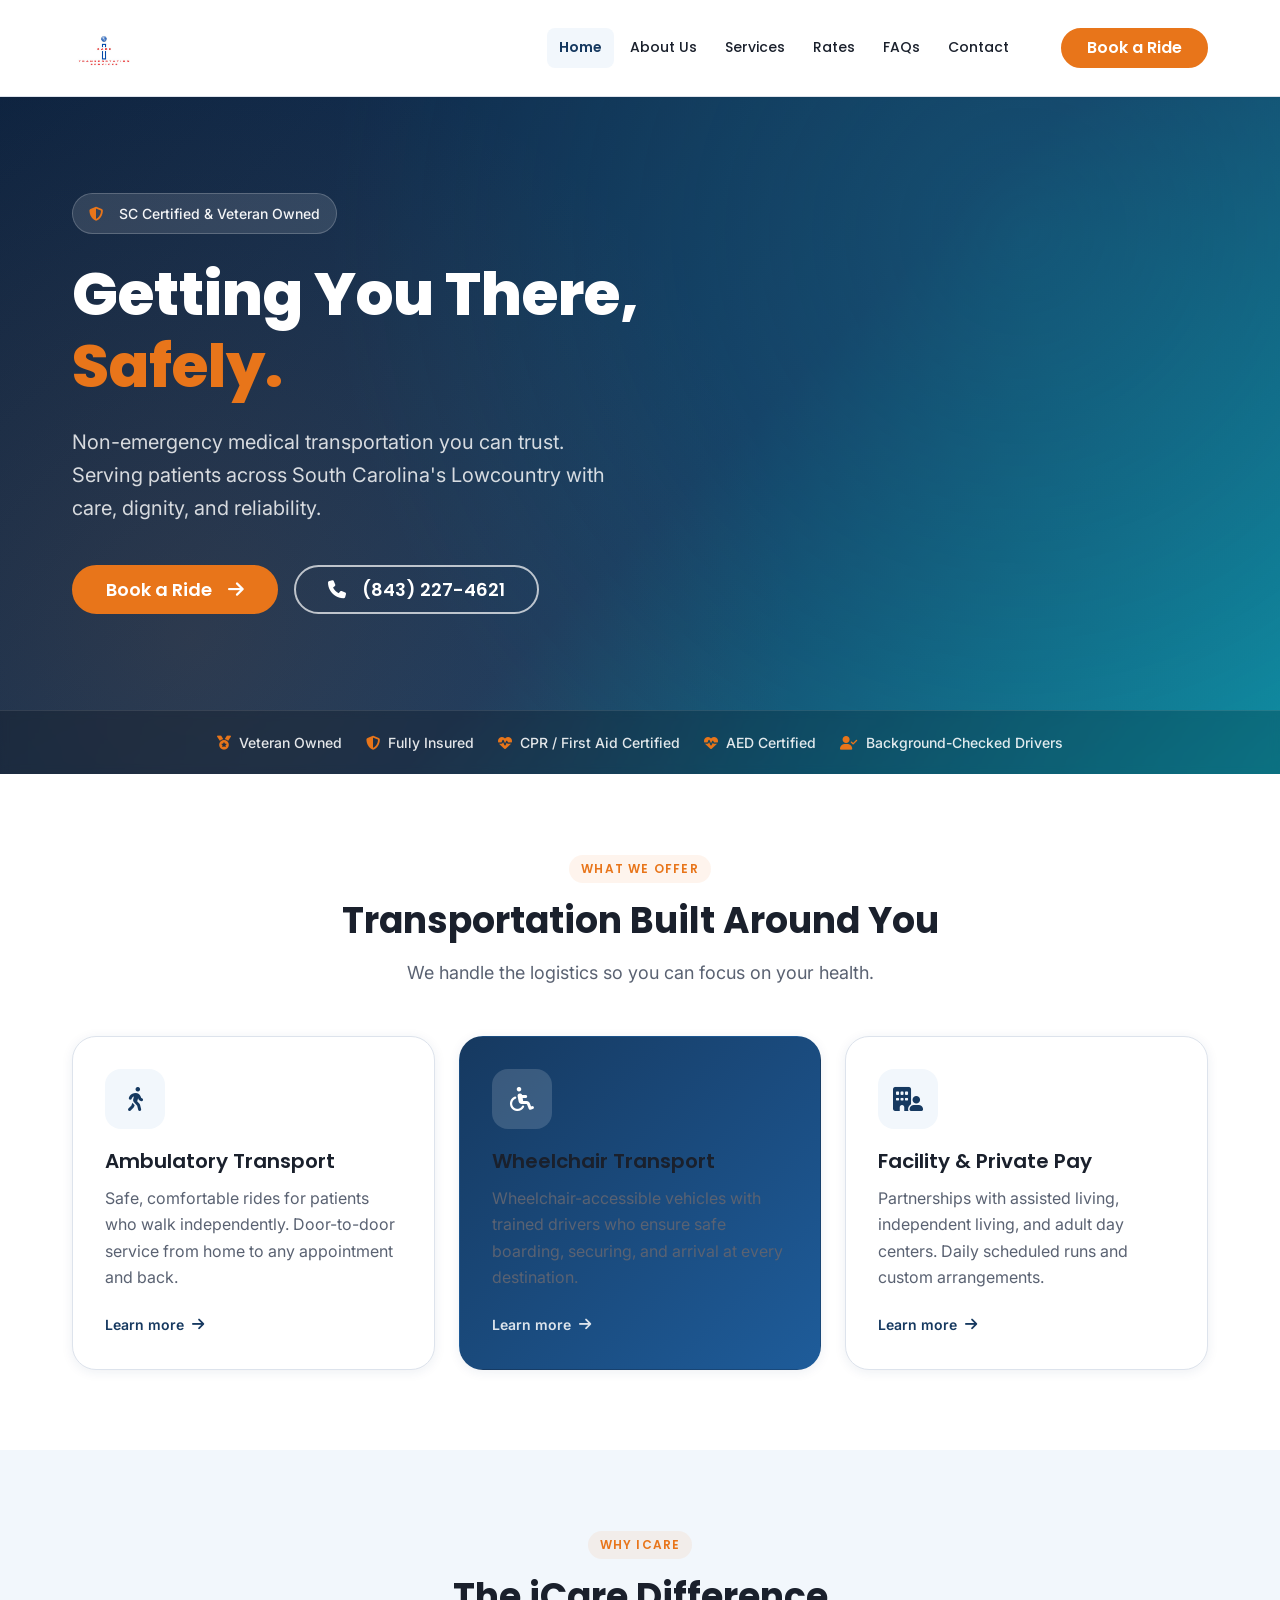
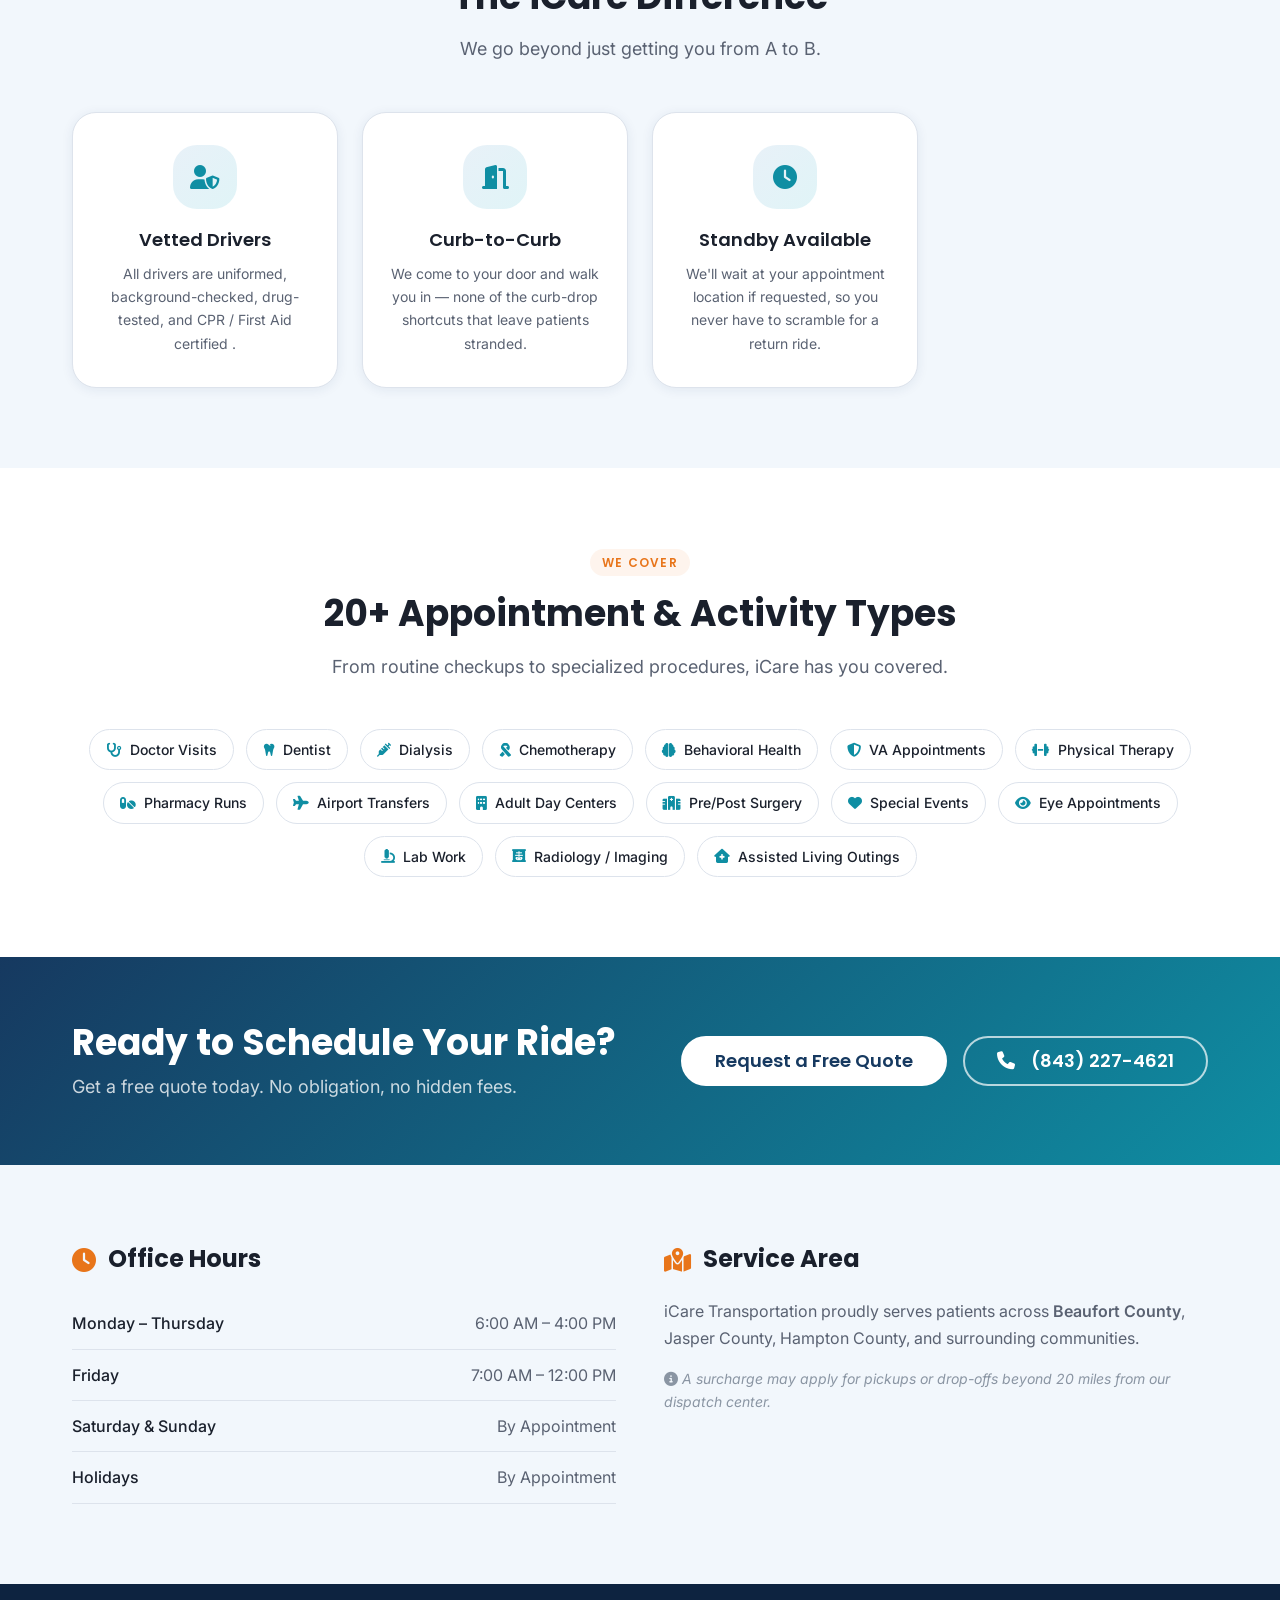
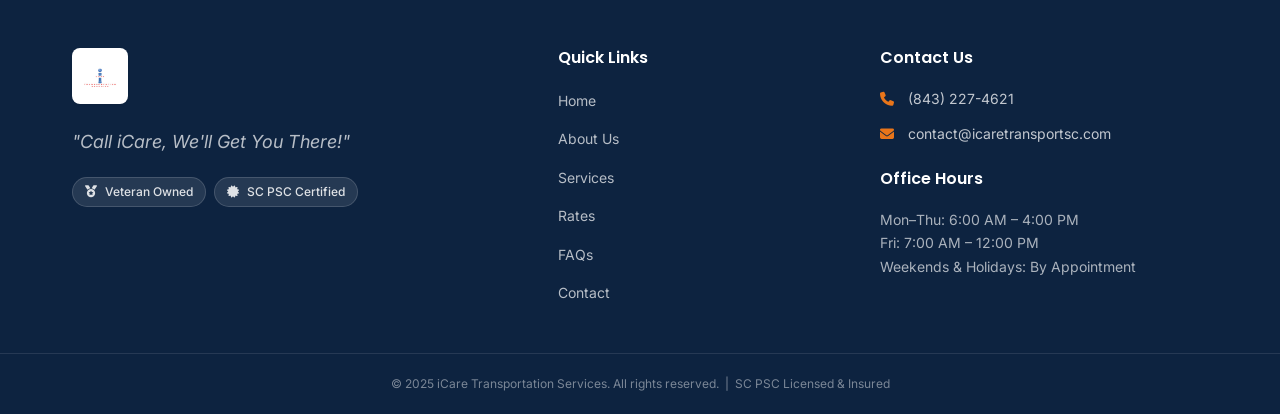
==== docs/index.html @ 5379efbe "Revert to original logo; upscaled to 1000px for clarity; header 64px / footer chip" ====
<!DOCTYPE html>
<html lang="en">
<head>
  <meta charset="UTF-8">
  <meta name="viewport" content="width=device-width, initial-scale=1.0">
  <meta name="description" content="iCare Transportation Services — Safe, reliable non-emergency medical transportation in South Carolina. Veteran-owned, SC licensed, fully insured. Call (843) 227-4621.">
  <meta name="keywords" content="non-emergency medical transportation, NEMT, South Carolina, Charleston, wheelchair transport, medical rides">
  <meta property="og:title" content="iCare Transportation Services | Medical Transportation SC">
  <meta property="og:description" content="Veteran-owned NEMT serving the SC Lowcountry. Door-to-door service for all medical appointments.">
  <meta property="og:type" content="website">
  <title>iCare Transportation Services | Non-Emergency Medical Transportation SC</title>
  <link rel="preconnect" href="https://fonts.googleapis.com">
  <link rel="preconnect" href="https://fonts.gstatic.com" crossorigin>
  <link href="https://fonts.googleapis.com/css2?family=Poppins:wght@400;500;600;700;800&family=Inter:wght@400;500;600&display=swap" rel="stylesheet">
  <link rel="stylesheet" href="https://cdnjs.cloudflare.com/ajax/libs/font-awesome/6.5.0/css/all.min.css">
  <link rel="stylesheet" href="css/main.css">
  <link rel="stylesheet" href="css/pages/home.css">
</head>
<body>

  <!-- ===== HEADER ===== -->
  <header class="site-header" id="site-header">
    <div class="container header-inner">
      <a href="index.html" class="logo" aria-label="iCare Transportation Services Home">
        <img class="logo-img" src="assets/images/icare_logo.png" alt="iCare Transportation Services">
      </a>
      <nav class="main-nav" id="main-nav" aria-label="Primary navigation">
        <ul class="nav-list">
          <li><a href="index.html"    class="nav-link active">Home</a></li>
          <li><a href="about.html"    class="nav-link">About Us</a></li>
          <li><a href="services.html" class="nav-link">Services</a></li>
          <li><a href="rates.html"    class="nav-link">Rates</a></li>
          <li><a href="faq.html"      class="nav-link">FAQs</a></li>
          <li><a href="contact.html"  class="nav-link">Contact</a></li>
        </ul>
      </nav>
      <a href="contact.html" class="btn btn-accent header-cta">Book a Ride</a>
      <button class="hamburger" id="hamburger" aria-label="Open navigation menu" aria-expanded="false">
        <span></span><span></span><span></span>
      </button>
    </div>
  </header>

  <main>

    <!-- ===== HERO ===== -->
    <section class="hero" aria-label="Welcome">
      <div class="hero-content container">
        <div class="hero-badge">
          <i class="fas fa-shield-halved"></i>&nbsp; SC Certified &amp; Veteran Owned
        </div>
        <h1>Getting You There,<br><span class="text-accent">Safely.</span></h1>
        <p class="hero-sub">Non-emergency medical transportation you can trust. Serving patients across South Carolina's Lowcountry with care, dignity, and reliability.</p>
        <div class="hero-actions">
          <a href="contact.html" class="btn btn-accent btn-lg">Book a Ride &nbsp;<i class="fas fa-arrow-right"></i></a>
          <a href="tel:8432274621" class="btn btn-outline-white btn-lg"><i class="fas fa-phone"></i>&nbsp; (843) 227-4621</a>
        </div>
      </div>
      <div class="hero-trust">
        <div class="container trust-inner">
          
          <div class="trust-item"><i class="fas fa-medal"></i> Veteran Owned</div>
          <div class="trust-item"><i class="fas fa-shield-halved"></i> Fully Insured</div>
          <div class="trust-item"><i class="fas fa-heart-pulse"></i> CPR / First Aid Certified</div>
          <div class="trust-item"><i class="fas fa-heart-pulse"></i> AED Certified</div>
          <div class="trust-item"><i class="fas fa-user-check"></i> Background-Checked Drivers</div>
        </div>
      </div>
    </section>

    <!-- ===== SERVICES OVERVIEW ===== -->
    <section class="section" id="services">
      <div class="container">
        <div class="section-header">
          <span class="section-label">What We Offer</span>
          <h2>Transportation Built Around You</h2>
          <p>We handle the logistics so you can focus on your health.</p>
        </div>
        <div class="cards-grid cards-grid--3">
          <div class="card card--icon">
            <div class="card-icon"><i class="fas fa-person-walking"></i></div>
            <h3>Ambulatory Transport</h3>
            <p>Safe, comfortable rides for patients who walk independently. Door-to-door service from home to any appointment and back.</p>
            <a href="services.html" class="card-link">Learn more <i class="fas fa-arrow-right"></i></a>
          </div>
          <div class="card card--icon card--featured">
            <div class="card-icon"><i class="fas fa-wheelchair"></i></div>
            <h3>Wheelchair Transport</h3>
            <p>Wheelchair-accessible vehicles with trained drivers who ensure safe boarding, securing, and arrival at every destination.</p>
            <a href="services.html" class="card-link">Learn more <i class="fas fa-arrow-right"></i></a>
          </div>
          <div class="card card--icon">
            <div class="card-icon"><i class="fas fa-building-user"></i></div>
            <h3>Facility &amp; Private Pay</h3>
            <p>Partnerships with assisted living, independent living, and adult day centers. Daily scheduled runs and custom arrangements.</p>
            <a href="services.html" class="card-link">Learn more <i class="fas fa-arrow-right"></i></a>
          </div>
        </div>
      </div>
    </section>

    <!-- ===== WHY ICARE ===== -->
    <section class="section bg-light">
      <div class="container">
        <div class="section-header">
          <span class="section-label">Why iCare</span>
          <h2>The iCare Difference</h2>
          <p>We go beyond just getting you from A to B.</p>
        </div>
        <div class="cards-grid cards-grid--4">
          <div class="why-card">
            <div class="why-icon"><i class="fas fa-user-shield"></i></div>
            <h4>Vetted Drivers</h4>
            <p>All drivers are uniformed, background-checked, drug-tested, and CPR / First Aid certified .</p>
          </div>
          <div class="why-card">
            <div class="why-icon"><i class="fas fa-door-open"></i></div>
            <h4>Curb-to-Curb</h4>
            <p>We come to your door and walk you in — none of the curb-drop shortcuts that leave patients stranded.</p>
          </div>
          <div class="why-card">
            <div class="why-icon"><i class="fas fa-clock"></i></div>
            <h4>Standby Available</h4>
            <p>We'll wait at your appointment location if requested, so you never have to scramble for a return ride.</p>
          </div>
          <!--
          <div class="why-card">
            <div class="why-icon"><i class="fas fa-calendar-week"></i></div>
            <h4>7-Day Service</h4>
            <p>After-hours, weekend, and holiday rides available by appointment. We're there when you need us most.</p>
          </div>
          -->
        </div>
      </div>
    </section>

    <!-- ===== APPOINTMENT TYPES ===== -->
    <section class="section">
      <div class="container">
        <div class="section-header">
          <span class="section-label">We Cover</span>
          <h2>20+ Appointment &amp; Activity Types</h2>
          <p>From routine checkups to specialized procedures, iCare has you covered.</p>
        </div>
        <div class="appt-grid">
          <div class="appt-tag"><i class="fas fa-stethoscope"></i> Doctor Visits</div>
          <div class="appt-tag"><i class="fas fa-tooth"></i> Dentist</div>
          <div class="appt-tag"><i class="fas fa-syringe"></i> Dialysis</div>
          <div class="appt-tag"><i class="fas fa-ribbon"></i> Chemotherapy</div>
          <div class="appt-tag"><i class="fas fa-brain"></i> Behavioral Health</div>
          <div class="appt-tag"><i class="fas fa-shield-halved"></i> VA Appointments</div>
          <div class="appt-tag"><i class="fas fa-dumbbell"></i> Physical Therapy</div>
          <div class="appt-tag"><i class="fas fa-pills"></i> Pharmacy Runs</div>
          <div class="appt-tag"><i class="fas fa-plane"></i> Airport Transfers</div>
          <div class="appt-tag"><i class="fas fa-building"></i> Adult Day Centers</div>
          <div class="appt-tag"><i class="fas fa-hospital"></i> Pre/Post Surgery</div>
          <div class="appt-tag"><i class="fas fa-heart"></i> Special Events</div>
          <div class="appt-tag"><i class="fas fa-eye"></i> Eye Appointments</div>
          <div class="appt-tag"><i class="fas fa-microscope"></i> Lab Work</div>
          <div class="appt-tag"><i class="fas fa-x-ray"></i> Radiology / Imaging</div>
          <div class="appt-tag"><i class="fas fa-house-medical"></i> Assisted Living Outings</div>
        </div>
      </div>
    </section>

    <!-- ===== CTA BANNER ===== -->
    <section class="cta-banner" aria-label="Book a ride">
      <div class="container cta-inner">
        <div class="cta-text">
          <h2>Ready to Schedule Your Ride?</h2>
          <p>Get a free quote today. No obligation, no hidden fees.</p>
        </div>
        <div class="cta-actions">
          <a href="contact.html" class="btn btn-white btn-lg">Request a Free Quote</a>
          <a href="tel:8432274621" class="btn btn-outline-white btn-lg"><i class="fas fa-phone"></i>&nbsp; (843) 227-4621</a>
        </div>
      </div>
    </section>

    <!-- ===== HOURS & SERVICE AREA ===== -->
    <section class="section bg-light">
      <div class="container hours-grid">
        <div class="hours-block">
          <h3><i class="fas fa-clock"></i> Office Hours</h3>
          <table class="hours-table">
            <tbody>
              <tr><td>Monday – Thursday</td><td>6:00 AM – 4:00 PM</td></tr>
              <tr><td>Friday</td><td>7:00 AM – 12:00 PM</td></tr>
              <tr><td>Saturday &amp; Sunday</td><td>By Appointment</td></tr>
              <tr><td>Holidays</td><td>By Appointment</td></tr>
            </tbody>
          </table>
        </div>
        <div class="area-block">
          <h3><i class="fas fa-map-location-dot"></i> Service Area</h3>
          <p>iCare Transportation proudly serves patients across <strong>Beaufort County</strong>, Jasper County, Hampton County, and surrounding communities.</p>
          <p class="area-note"><i class="fas fa-info-circle"></i> A surcharge may apply for pickups or drop-offs beyond 20 miles from our dispatch center.</p>
        </div>
      </div>
    </section>

  </main>

  <!-- ===== FOOTER ===== -->
  <footer class="site-footer" role="contentinfo">
    <div class="container footer-grid">
      <div class="footer-brand">
        <a href="index.html" class="logo logo--light" aria-label="iCare home">
          <img class="logo-img" src="assets/images/icare_logo.png" alt="iCare Transportation Services">
        </a>
        <p class="footer-tagline">"Call iCare, We'll Get You There!"</p>
        <div class="footer-badges">
          <span class="badge"><i class="fas fa-medal"></i> Veteran Owned</span>
          <span class="badge"><i class="fas fa-certificate"></i> SC PSC Certified</span>
        </div>
      </div>
      <div class="footer-links">
        <h4>Quick Links</h4>
        <ul>
          <li><a href="index.html">Home</a></li>
          <li><a href="about.html">About Us</a></li>
          <li><a href="services.html">Services</a></li>
          <li><a href="rates.html">Rates</a></li>
          <li><a href="faq.html">FAQs</a></li>
          <li><a href="contact.html">Contact</a></li>
        </ul>
      </div>
      <div class="footer-contact">
        <h4>Contact Us</h4>
        <ul class="contact-list">
          <li><i class="fas fa-phone"></i><a href="tel:8432274621">(843) 227-4621</a></li>
          <li><i class="fas fa-envelope"></i><a href="mailto:contact@icaretransportsc.com">contact@icaretransportsc.com</a></li>
        </ul>
        <h4 class="mt-6">Office Hours</h4>
        <p>Mon–Thu: 6:00 AM – 4:00 PM<br>Fri: 7:00 AM – 12:00 PM<br>Weekends &amp; Holidays: By Appointment</p>
      </div>
    </div>
    <div class="footer-bottom">
      <div class="container">
        <p>&copy; 2025 iCare Transportation Services. All rights reserved. &nbsp;|&nbsp; SC PSC Licensed &amp; Insured</p>
      </div>
    </div>
  </footer>

  <script type="module" src="js/main.js"></script>
</body>
</html>
---- docs/css/main.css ----
@import url('./variables.css');
@import url('./components/buttons.css');
@import url('./components/header.css');
@import url('./components/footer.css');
@import url('./components/hero.css');
@import url('./components/cards.css');
@import url('./components/forms.css');

/* ===== RESET & BASE ===== */
*, *::before, *::after { box-sizing: border-box; margin: 0; padding: 0; }

html { scroll-behavior: smooth; -webkit-text-size-adjust: 100%; }

body {
  font-family: var(--ff-body);
  font-size: var(--fs-base);
  color: var(--clr-text);
  background: var(--clr-white);
  line-height: var(--lh-base);
  -webkit-font-smoothing: antialiased;
}

img, video { max-width: 100%; height: auto; display: block; }

a { color: inherit; }

ul, ol { list-style: none; }

/* ===== TYPOGRAPHY ===== */
h1, h2, h3, h4, h5 {
  font-family: var(--ff-heading);
  font-weight: var(--fw-bold);
  line-height: var(--lh-tight);
  color: var(--clr-text);
}

h1 { font-size: clamp(var(--fs-3xl), 5vw, var(--fs-5xl)); }
h2 { font-size: clamp(var(--fs-2xl), 4vw, var(--fs-4xl)); }
h3 { font-size: clamp(var(--fs-xl), 3vw, var(--fs-2xl)); }
h4 { font-size: var(--fs-lg); }
h5 { font-size: var(--fs-base); }

p { line-height: var(--lh-base); }

strong { font-weight: var(--fw-semi); }

/* ===== LAYOUT ===== */
.container {
  width: 100%;
  max-width: var(--container-max);
  margin-left: auto;
  margin-right: auto;
  padding-left: var(--container-pad);
  padding-right: var(--container-pad);
}

/* ===== SECTIONS ===== */
.section {
  padding: var(--sp-20) 0;
}

.section-sm { padding: var(--sp-12) 0; }

.bg-light { background: var(--clr-bg); }
.bg-primary { background: var(--clr-primary); }
.bg-dark { background: var(--clr-primary-dark); }

/* Section header */
.section-header {
  text-align: center;
  max-width: 640px;
  margin: 0 auto var(--sp-12);
}

.section-label {
  display: inline-block;
  font-family: var(--ff-heading);
  font-size: var(--fs-xs);
  font-weight: var(--fw-semi);
  letter-spacing: 0.1em;
  text-transform: uppercase;
  color: var(--clr-accent);
  background: rgba(232,117,26,0.08);
  padding: var(--sp-1) var(--sp-3);
  border-radius: var(--radius-full);
  margin-bottom: var(--sp-4);
}

.section-header h2 {
  margin-bottom: var(--sp-4);
  color: var(--clr-text);
}

.section-header p {
  font-size: var(--fs-lg);
  color: var(--clr-text-muted);
}

/* ===== CTA BANNER ===== */
.cta-banner {
  background: linear-gradient(135deg, var(--clr-primary), var(--clr-teal));
  color: var(--clr-white);
  padding: var(--sp-16) 0;
}

.cta-inner {
  display: flex;
  align-items: center;
  justify-content: space-between;
  gap: var(--sp-8);
  flex-wrap: wrap;
}

.cta-text h2 {
  color: var(--clr-white);
  font-size: clamp(var(--fs-2xl), 3vw, var(--fs-4xl));
  margin-bottom: var(--sp-2);
}

.cta-text p {
  color: rgba(255,255,255,0.78);
  font-size: var(--fs-lg);
}

.cta-actions {
  display: flex;
  flex-wrap: wrap;
  gap: var(--sp-4);
  flex-shrink: 0;
}

/* ===== UTILITY ===== */
.text-center { text-align: center; }
.text-accent  { color: var(--clr-accent); }
.text-muted   { color: var(--clr-text-muted); }

.mt-2  { margin-top: var(--sp-2); }
.mt-4  { margin-top: var(--sp-4); }
.mt-6  { margin-top: var(--sp-6); }
.mt-8  { margin-top: var(--sp-8); }
.mb-4  { margin-bottom: var(--sp-4); }
.mb-6  { margin-bottom: var(--sp-6); }
.mb-8  { margin-bottom: var(--sp-8); }

.sr-only {
  position: absolute;
  width: 1px; height: 1px;
  padding: 0; margin: -1px;
  overflow: hidden;
  clip: rect(0,0,0,0);
  white-space: nowrap;
  border: 0;
}

/* ===== SCROLL-TO-TOP ===== */
.scroll-top {
  position: fixed;
  bottom: var(--sp-6);
  right: var(--sp-6);
  width: 44px;
  height: 44px;
  background: var(--clr-primary);
  color: var(--clr-white);
  border: none;
  border-radius: var(--radius-full);
  display: flex;
  align-items: center;
  justify-content: center;
  cursor: pointer;
  box-shadow: var(--shadow-md);
  opacity: 0;
  transform: translateY(10px);
  transition: var(--ease);
  z-index: var(--z-nav);
}

.scroll-top.visible {
  opacity: 1;
  transform: translateY(0);
}

.scroll-top:hover {
  background: var(--clr-accent);
  transform: translateY(-2px);
}

/* ===== RESPONSIVE HELPERS ===== */
@media (max-width: 900px) {
  .section  { padding: var(--sp-16) 0; }
  .cta-inner { flex-direction: column; text-align: center; }
  .cta-actions { justify-content: center; }
}

@media (max-width: 600px) {
  .section { padding: var(--sp-12) 0; }
}
---- docs/css/pages/home.css ----
/* Appointment tags grid */
.appt-grid {
  display: flex;
  flex-wrap: wrap;
  gap: var(--sp-3);
  justify-content: center;
}

.appt-tag {
  display: inline-flex;
  align-items: center;
  gap: var(--sp-2);
  padding: var(--sp-2) var(--sp-4);
  background: var(--clr-white);
  border: 1.5px solid var(--clr-border);
  border-radius: var(--radius-full);
  font-size: var(--fs-sm);
  font-weight: var(--fw-medium);
  color: var(--clr-text);
  transition: var(--ease);
}

.appt-tag:hover {
  border-color: var(--clr-primary);
  color: var(--clr-primary);
  background: var(--clr-bg);
  transform: translateY(-2px);
}

.appt-tag i { color: var(--clr-teal); }

/* Hours & area split */
.hours-grid {
  display: grid;
  grid-template-columns: 1fr 1fr;
  gap: var(--sp-12);
  align-items: start;
}

.hours-block h3,
.area-block h3 {
  display: flex;
  align-items: center;
  gap: var(--sp-3);
  font-size: var(--fs-2xl);
  color: var(--clr-text);
  margin-bottom: var(--sp-6);
}

.hours-block h3 i,
.area-block h3 i { color: var(--clr-accent); }

.hours-table {
  width: 100%;
  border-collapse: collapse;
}

.hours-table td {
  padding: var(--sp-3) 0;
  font-size: var(--fs-base);
  border-bottom: 1px solid var(--clr-border);
}

.hours-table td:first-child {
  color: var(--clr-text);
  font-weight: var(--fw-medium);
}

.hours-table td:last-child {
  color: var(--clr-text-muted);
  text-align: right;
}

.area-block p {
  font-size: var(--fs-base);
  color: var(--clr-text-muted);
  line-height: var(--lh-base);
  margin-bottom: var(--sp-4);
}

.area-note {
  font-size: var(--fs-sm) !important;
  color: #8A95A3 !important;
  font-style: italic;
}

@media (max-width: 768px) {
  .hours-grid { grid-template-columns: 1fr; gap: var(--sp-8); }
}
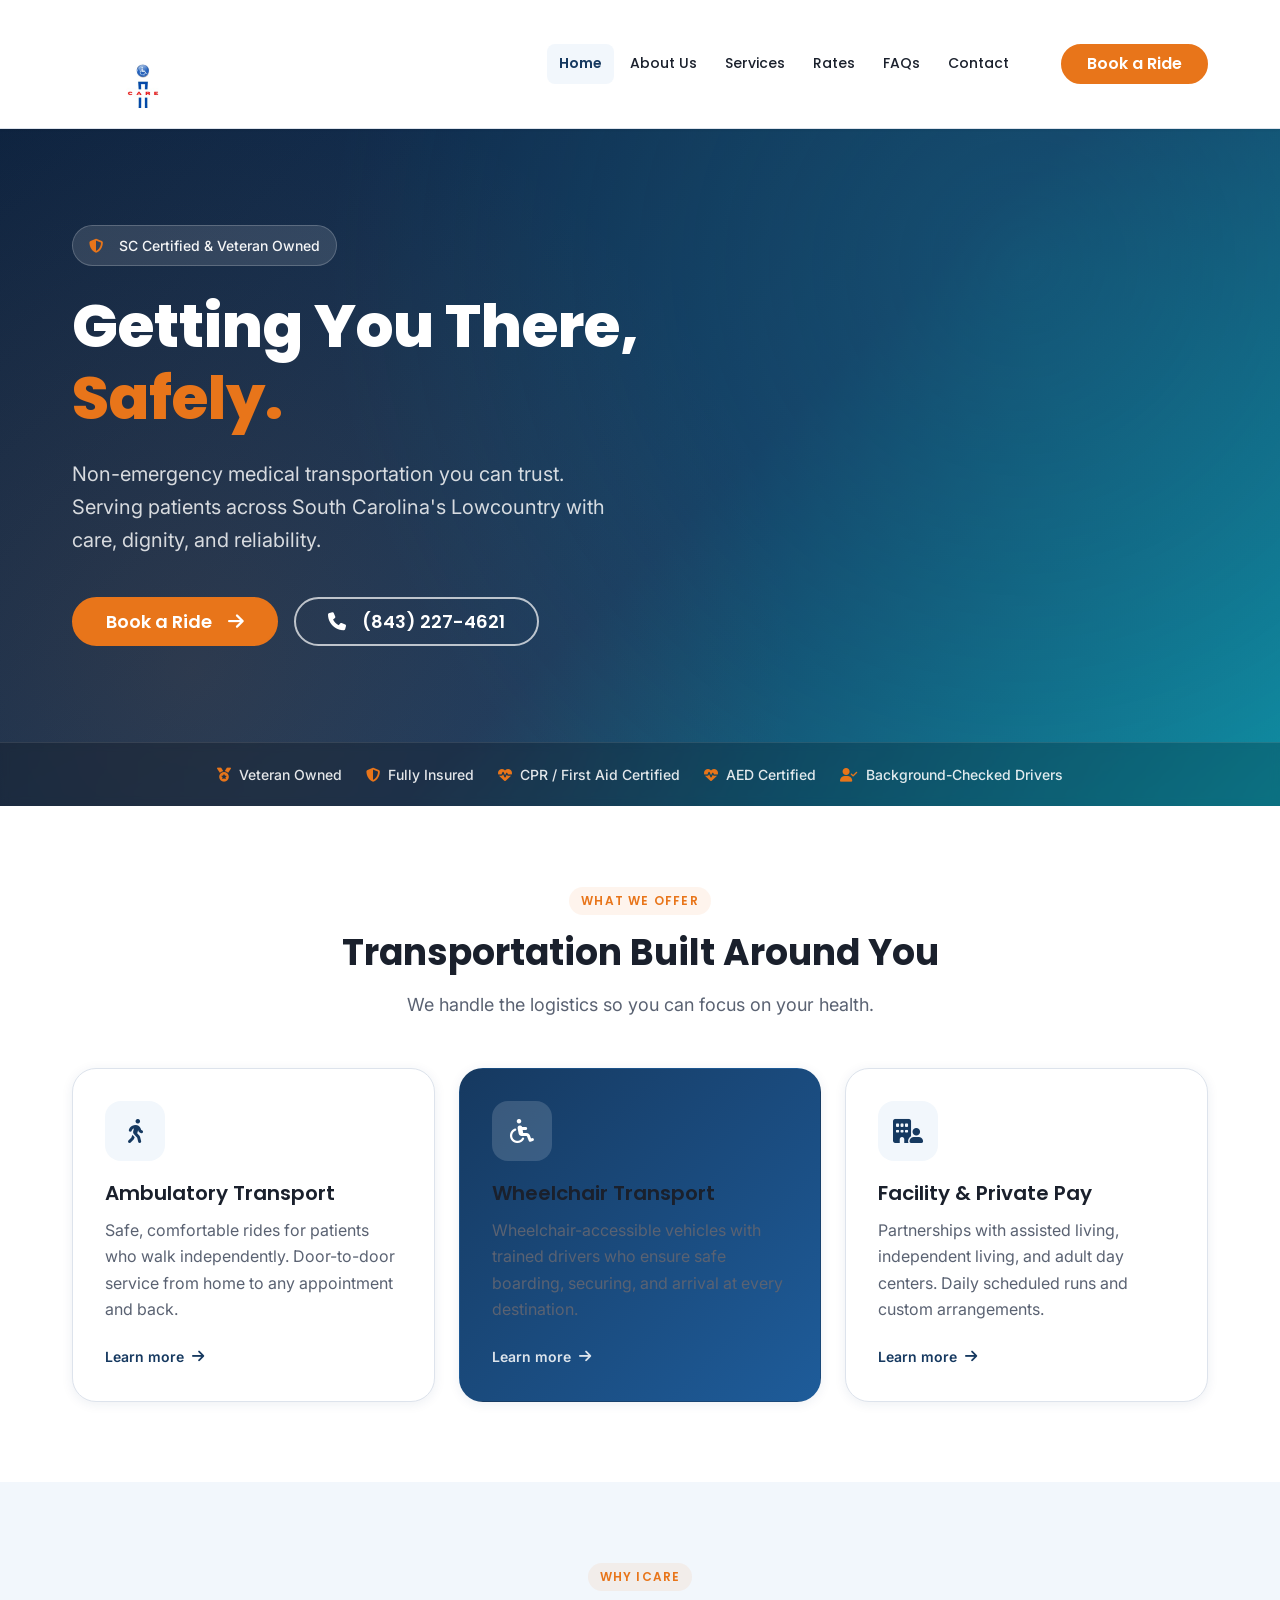
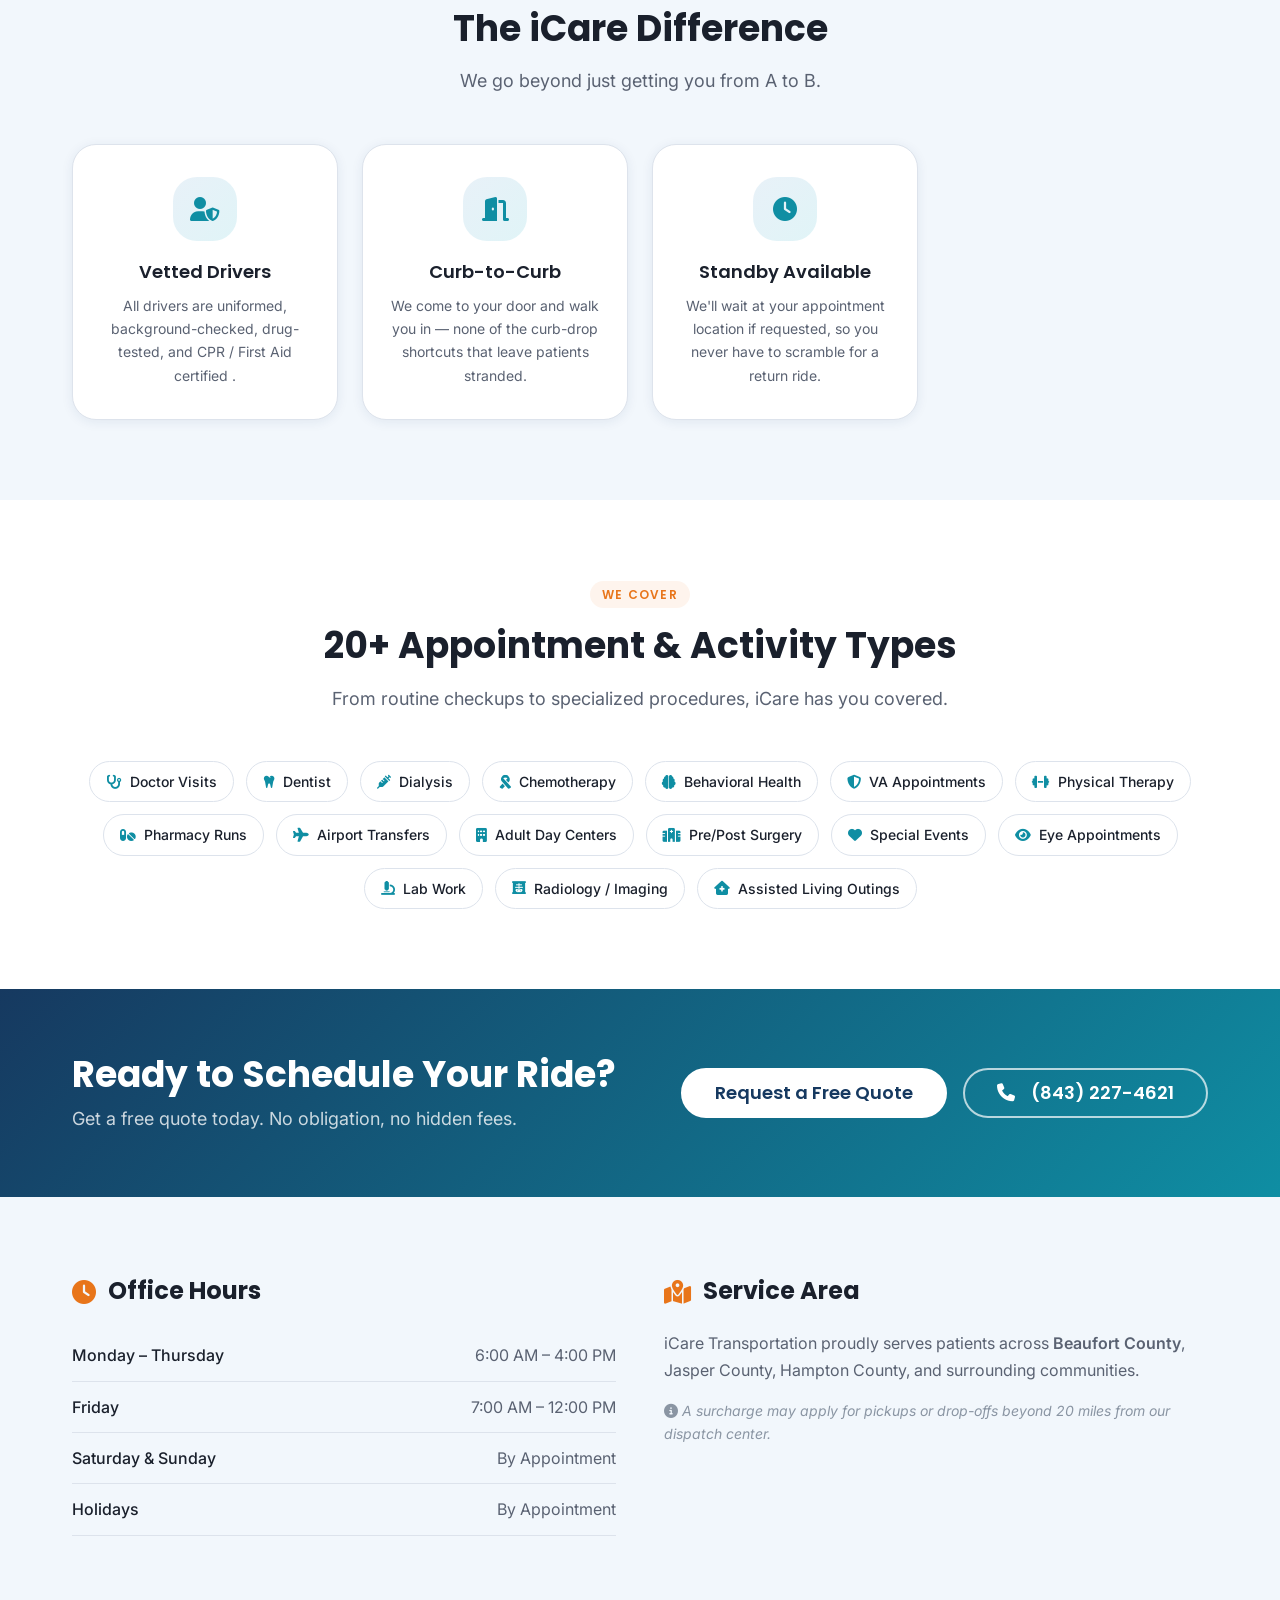
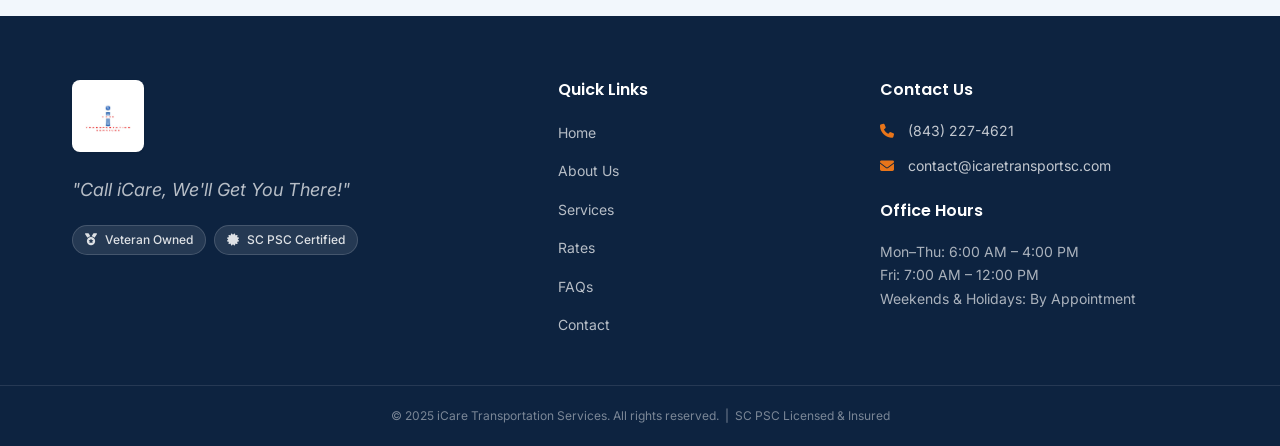
==== commit adab7644: "Header logo = cropped badge+CARE (clear, 88px); footer = full lockup (72px)" ====
--- a/docs/index.html
+++ b/docs/index.html
@@ -22,7 +22,7 @@
   <header class="site-header" id="site-header">
     <div class="container header-inner">
       <a href="index.html" class="logo" aria-label="iCare Transportation Services Home">
-        <img class="logo-img" src="assets/images/icare_logo.png" alt="iCare Transportation Services">
+        <img class="logo-img" src="assets/images/icare_logo_header.png" alt="iCare Transportation Services">
       </a>
       <nav class="main-nav" id="main-nav" aria-label="Primary navigation">
         <ul class="nav-list">
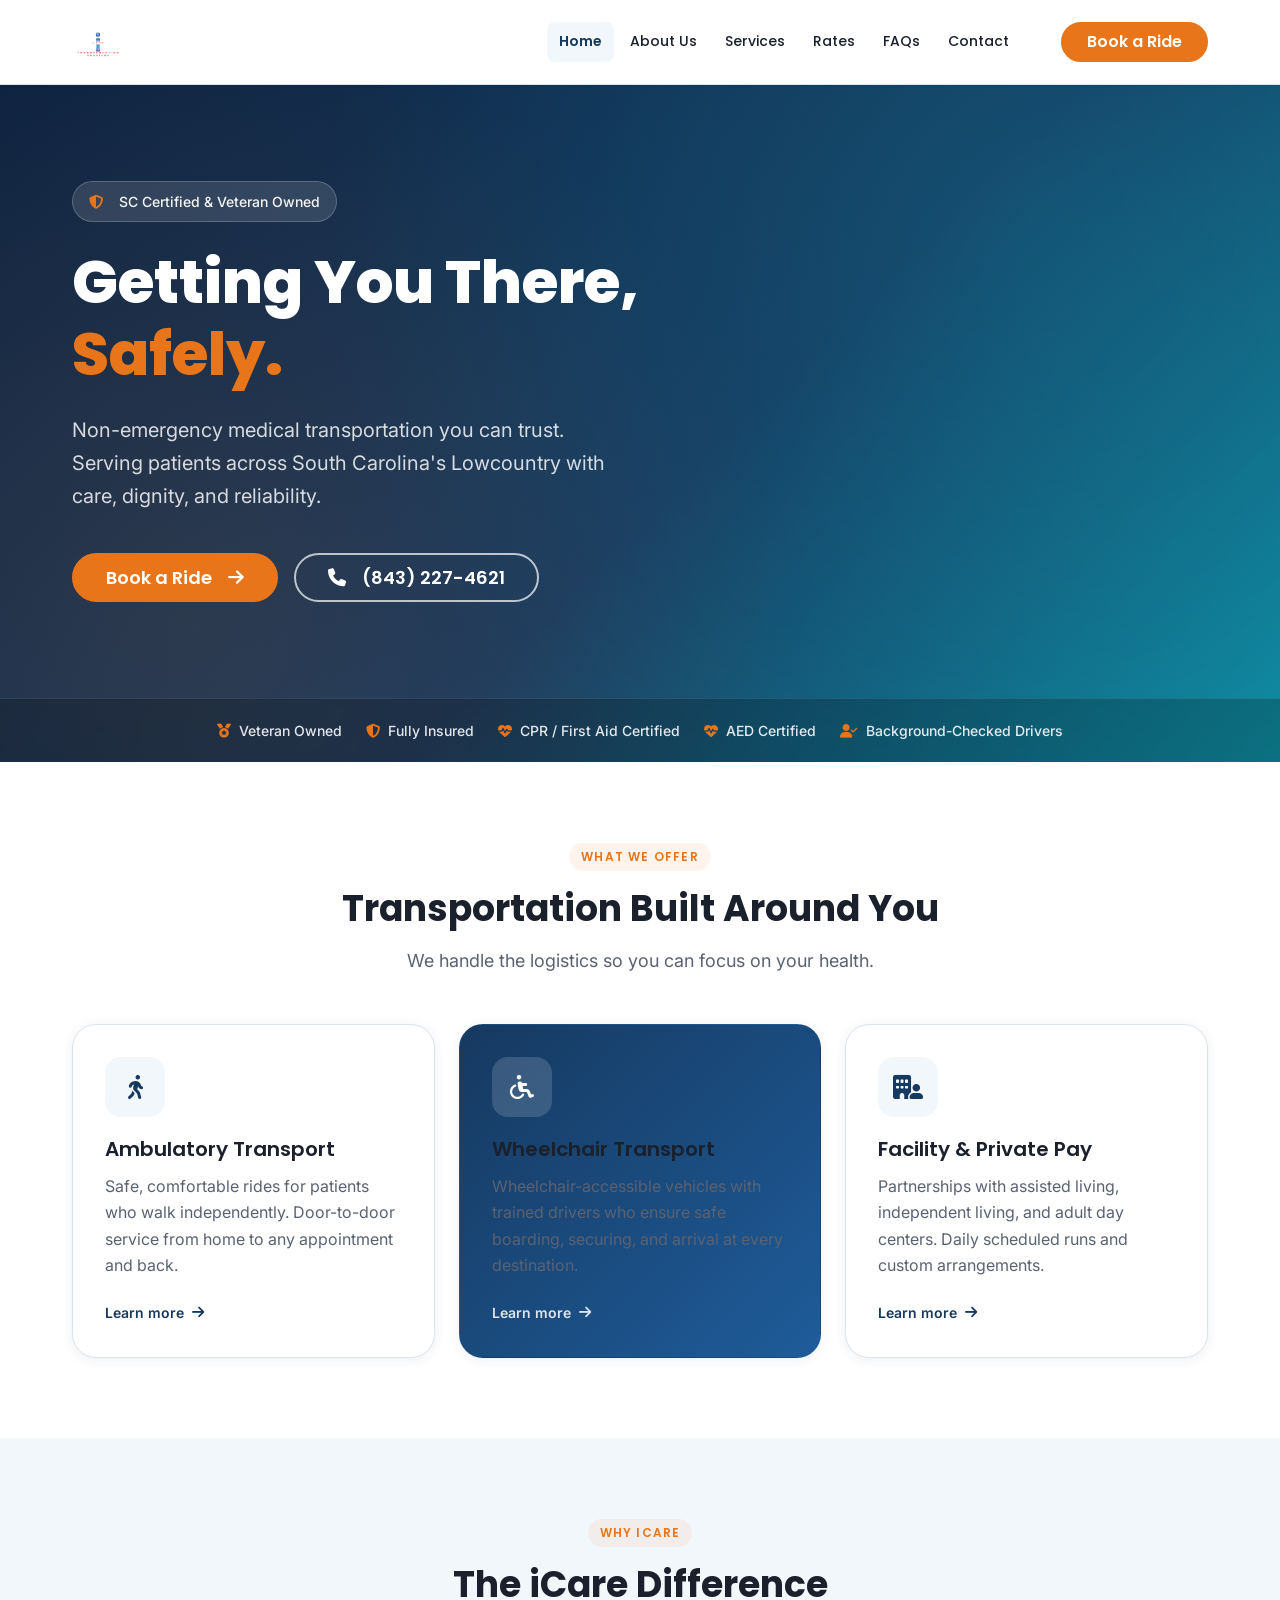
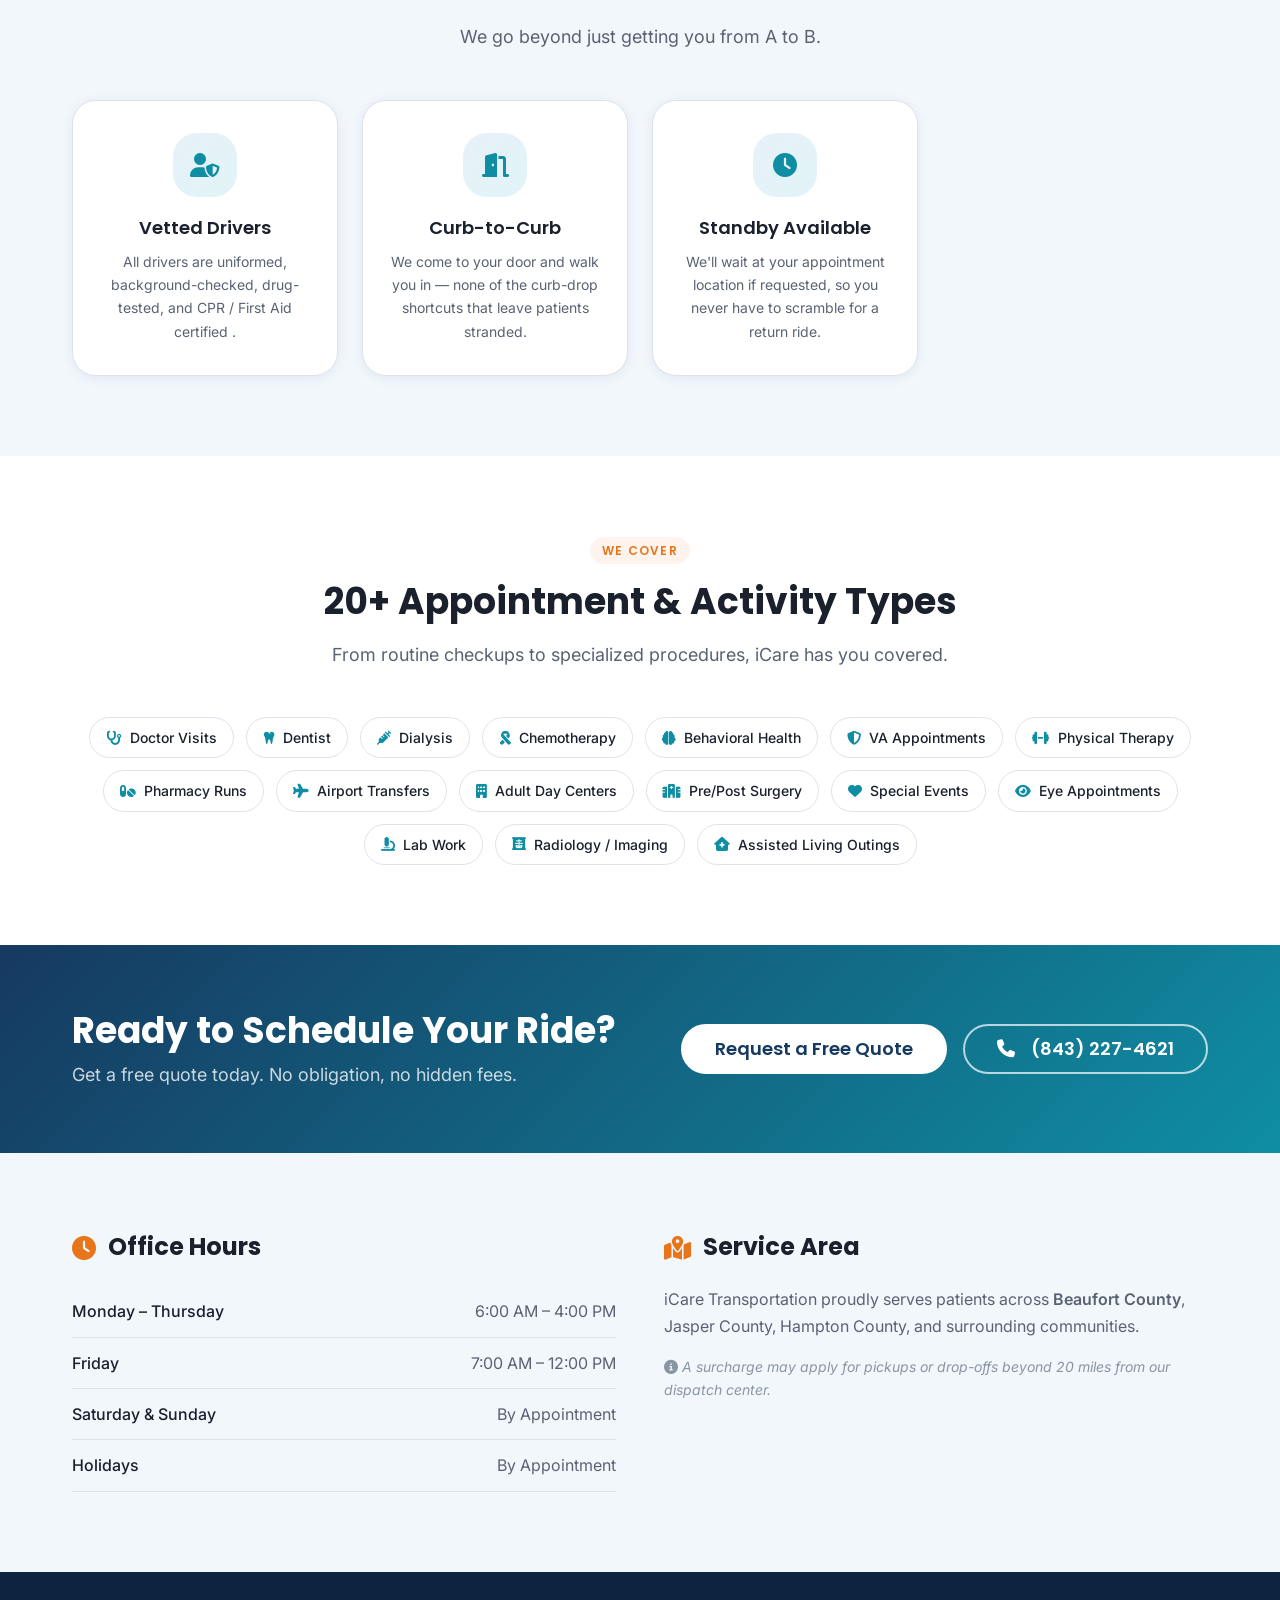
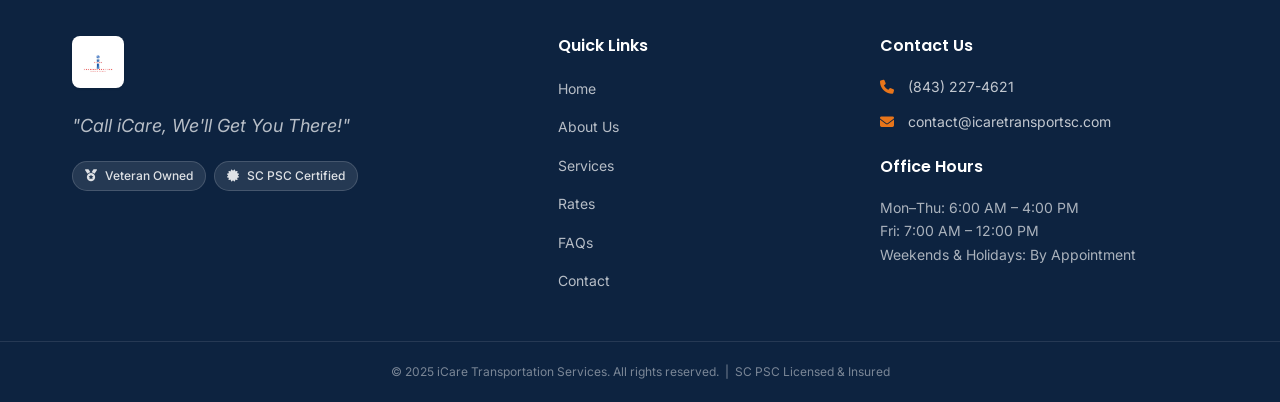
==== commit d718ecc1: "Revert logo to original first-placement look (52px, full lockup, footer chip)" ====
--- a/docs/index.html
+++ b/docs/index.html
@@ -22,7 +22,7 @@
   <header class="site-header" id="site-header">
     <div class="container header-inner">
       <a href="index.html" class="logo" aria-label="iCare Transportation Services Home">
-        <img class="logo-img" src="assets/images/icare_logo_header.png" alt="iCare Transportation Services">
+        <img class="logo-img" src="assets/images/icare_logo.png" alt="iCare Transportation Services">
       </a>
       <nav class="main-nav" id="main-nav" aria-label="Primary navigation">
         <ul class="nav-list">
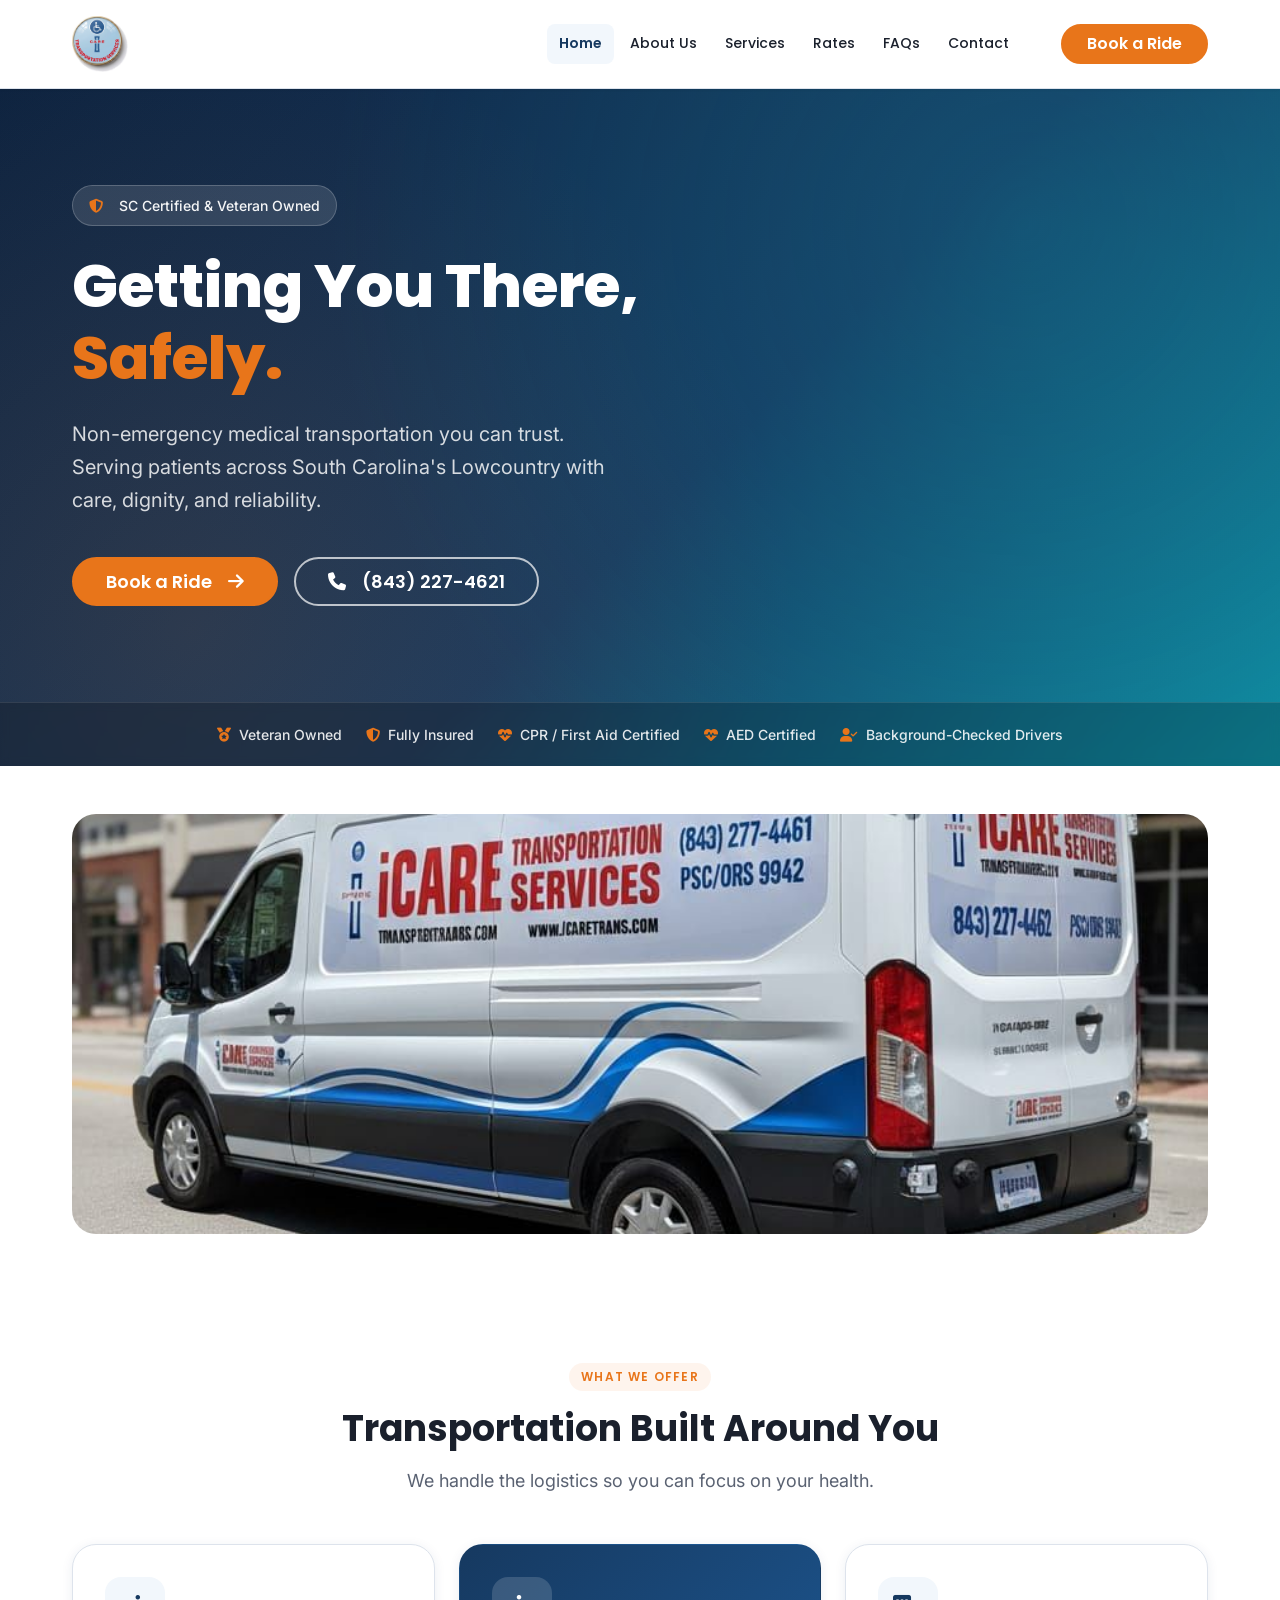
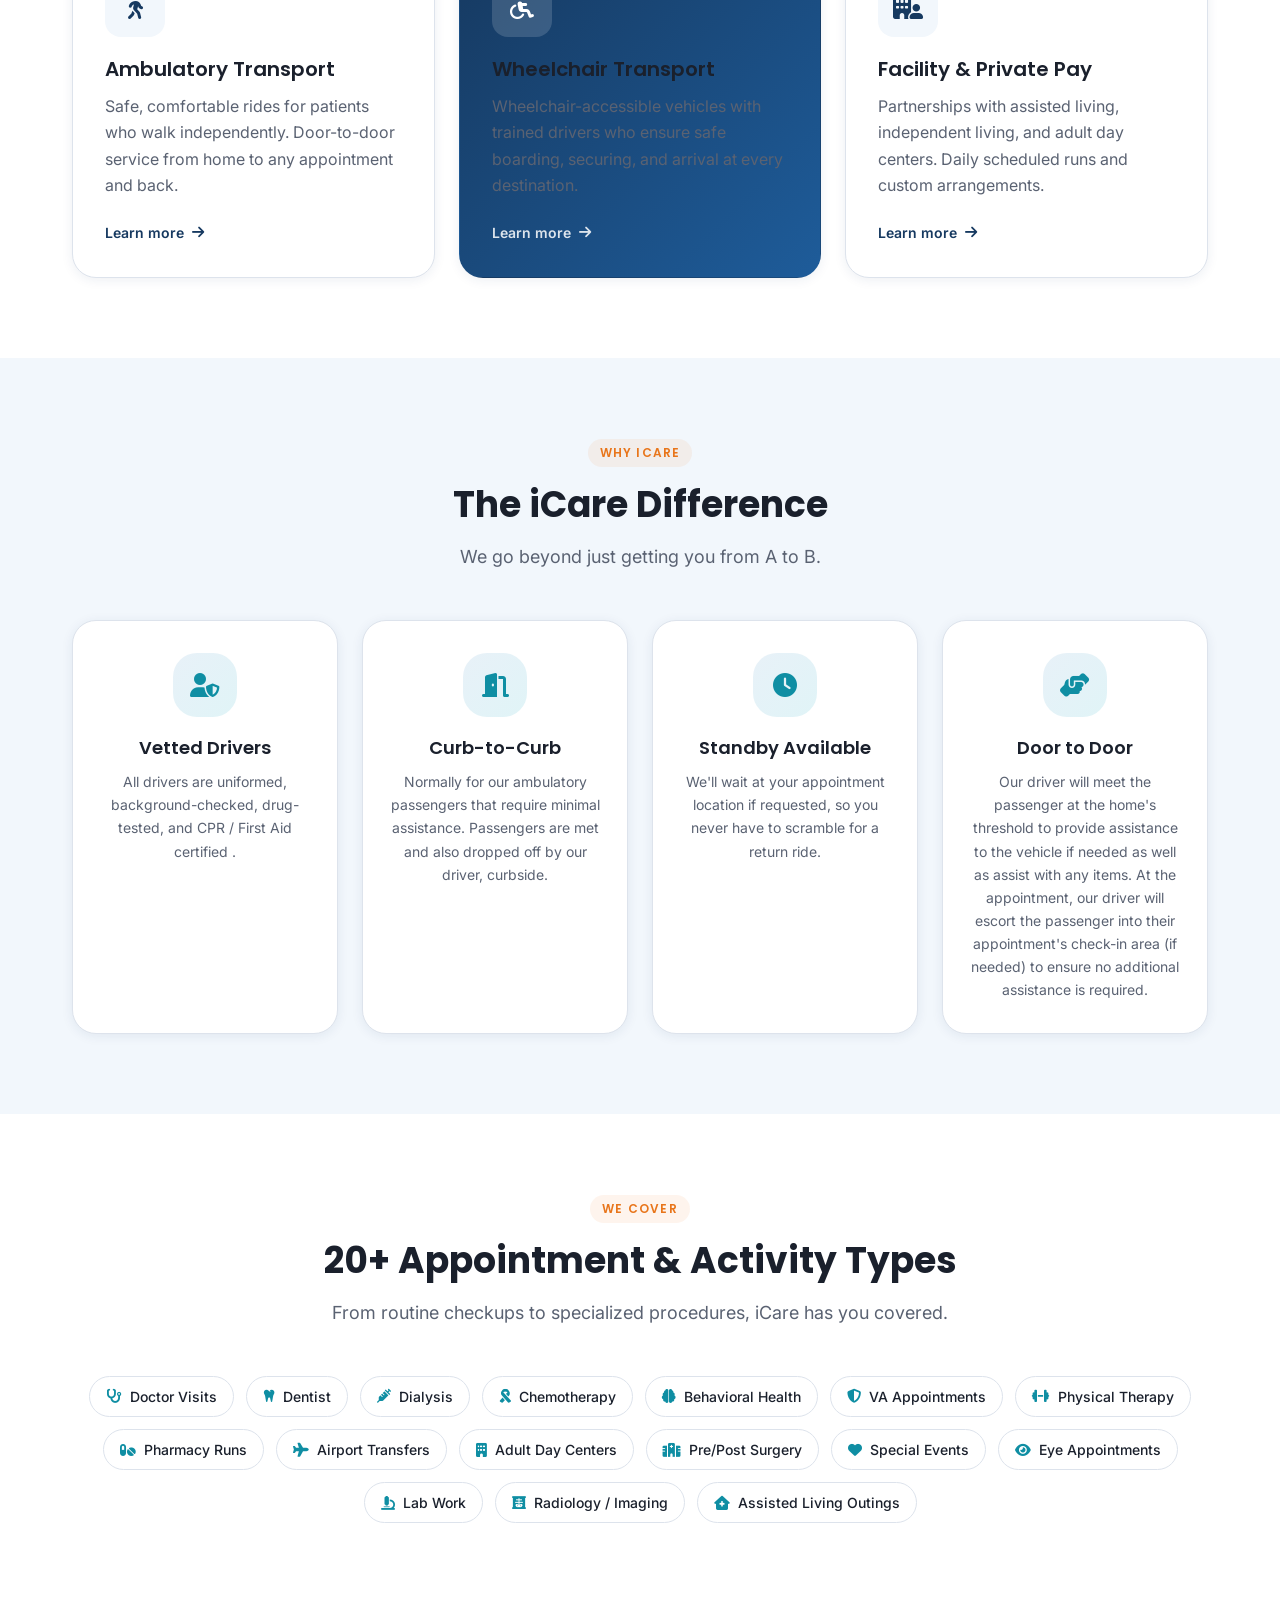
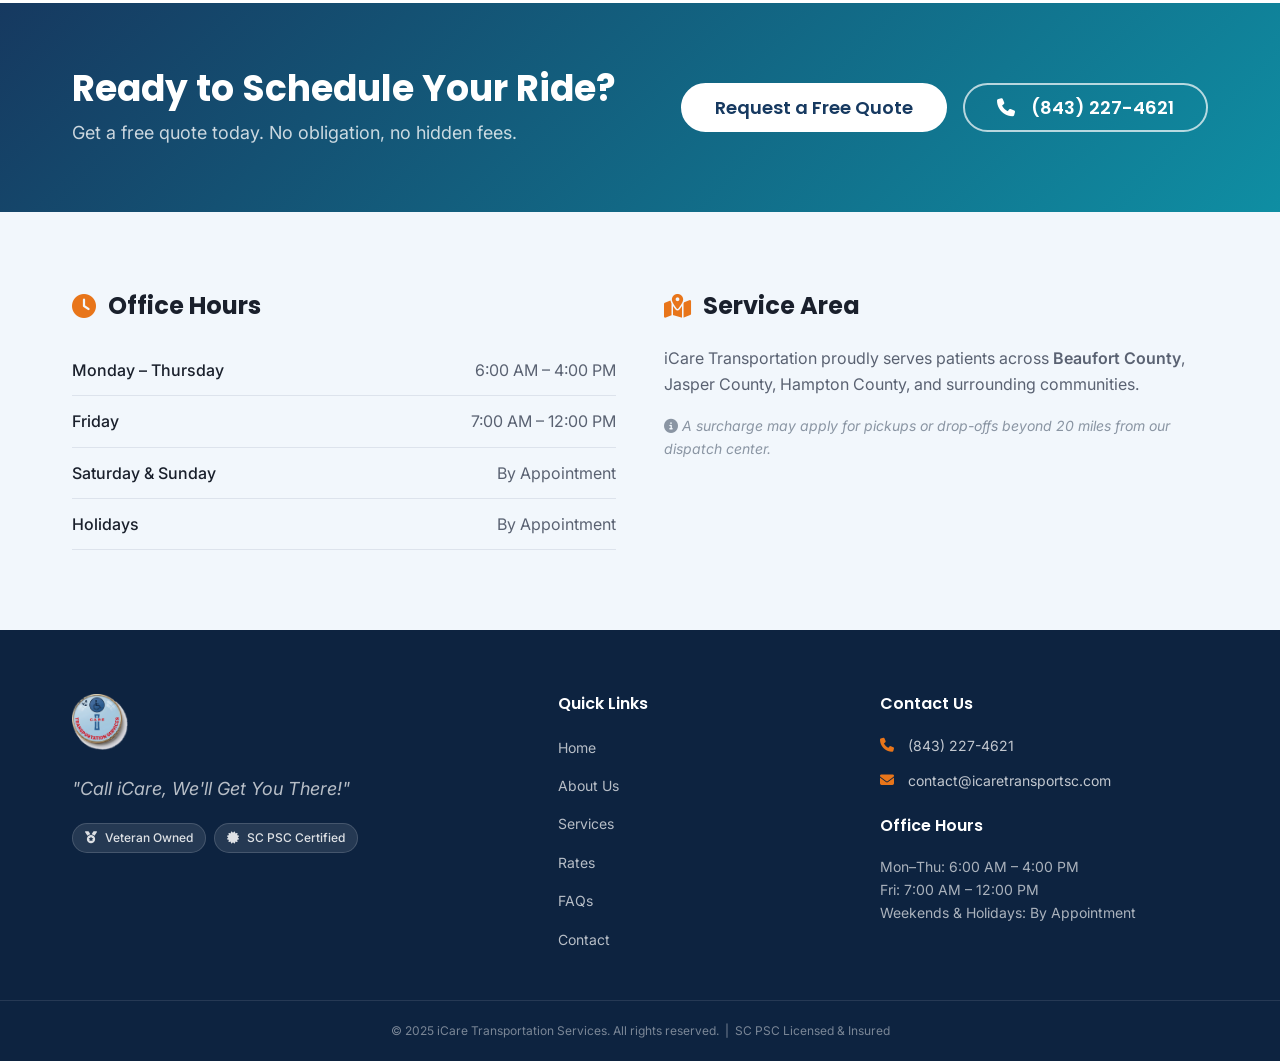
==== commit 75e074a1: "Rebuild docs/ with fleet banner + van images on all pages" ====
--- a/docs/index.html
+++ b/docs/index.html
@@ -68,6 +68,15 @@
       </div>
     </section>
 
+    <!-- ===== FLEET IMAGE ===== -->
+    <section class="section-sm">
+      <div class="container">
+        <div class="fleet-banner">
+          <img src="assets/images/vehicles/van-1.jpg" alt="iCare Transportation Services van">
+        </div>
+      </div>
+    </section>
+
     <!-- ===== SERVICES OVERVIEW ===== -->
     <section class="section" id="services">
       <div class="container">
@@ -116,12 +125,17 @@
           <div class="why-card">
             <div class="why-icon"><i class="fas fa-door-open"></i></div>
             <h4>Curb-to-Curb</h4>
-            <p>We come to your door and walk you in — none of the curb-drop shortcuts that leave patients stranded.</p>
+            <p>Normally for our ambulatory passengers that require minimal assistance. Passengers are met and also dropped off by our driver, curbside.</p>
           </div>
           <div class="why-card">
             <div class="why-icon"><i class="fas fa-clock"></i></div>
             <h4>Standby Available</h4>
             <p>We'll wait at your appointment location if requested, so you never have to scramble for a return ride.</p>
+          </div>
+          <div class="why-card">
+            <div class="why-icon"><i class="fas fa-hands-helping"></i></div>
+            <h4>Door to Door</h4>
+            <p>Our driver will meet the passenger at the home's threshold to provide assistance to the vehicle if needed as well as assist with any items. At the appointment, our driver will escort the passenger into their appointment's check-in area (if needed) to ensure no additional assistance is required.</p>
           </div>
           <!--
           <div class="why-card">
--- a/docs/css/pages/home.css
+++ b/docs/css/pages/home.css
@@ -1,3 +1,17 @@
+/* Fleet banner image */
+.fleet-banner {
+  border-radius: var(--radius-xl);
+  overflow: hidden;
+  height: 420px;
+}
+
+.fleet-banner img {
+  width: 100%;
+  height: 100%;
+  object-fit: cover;
+  display: block;
+}
+
 /* Appointment tags grid */
 .appt-grid {
   display: flex;
@@ -86,4 +100,5 @@
 
 @media (max-width: 768px) {
   .hours-grid { grid-template-columns: 1fr; gap: var(--sp-8); }
+  .fleet-banner { height: 260px; }
 }
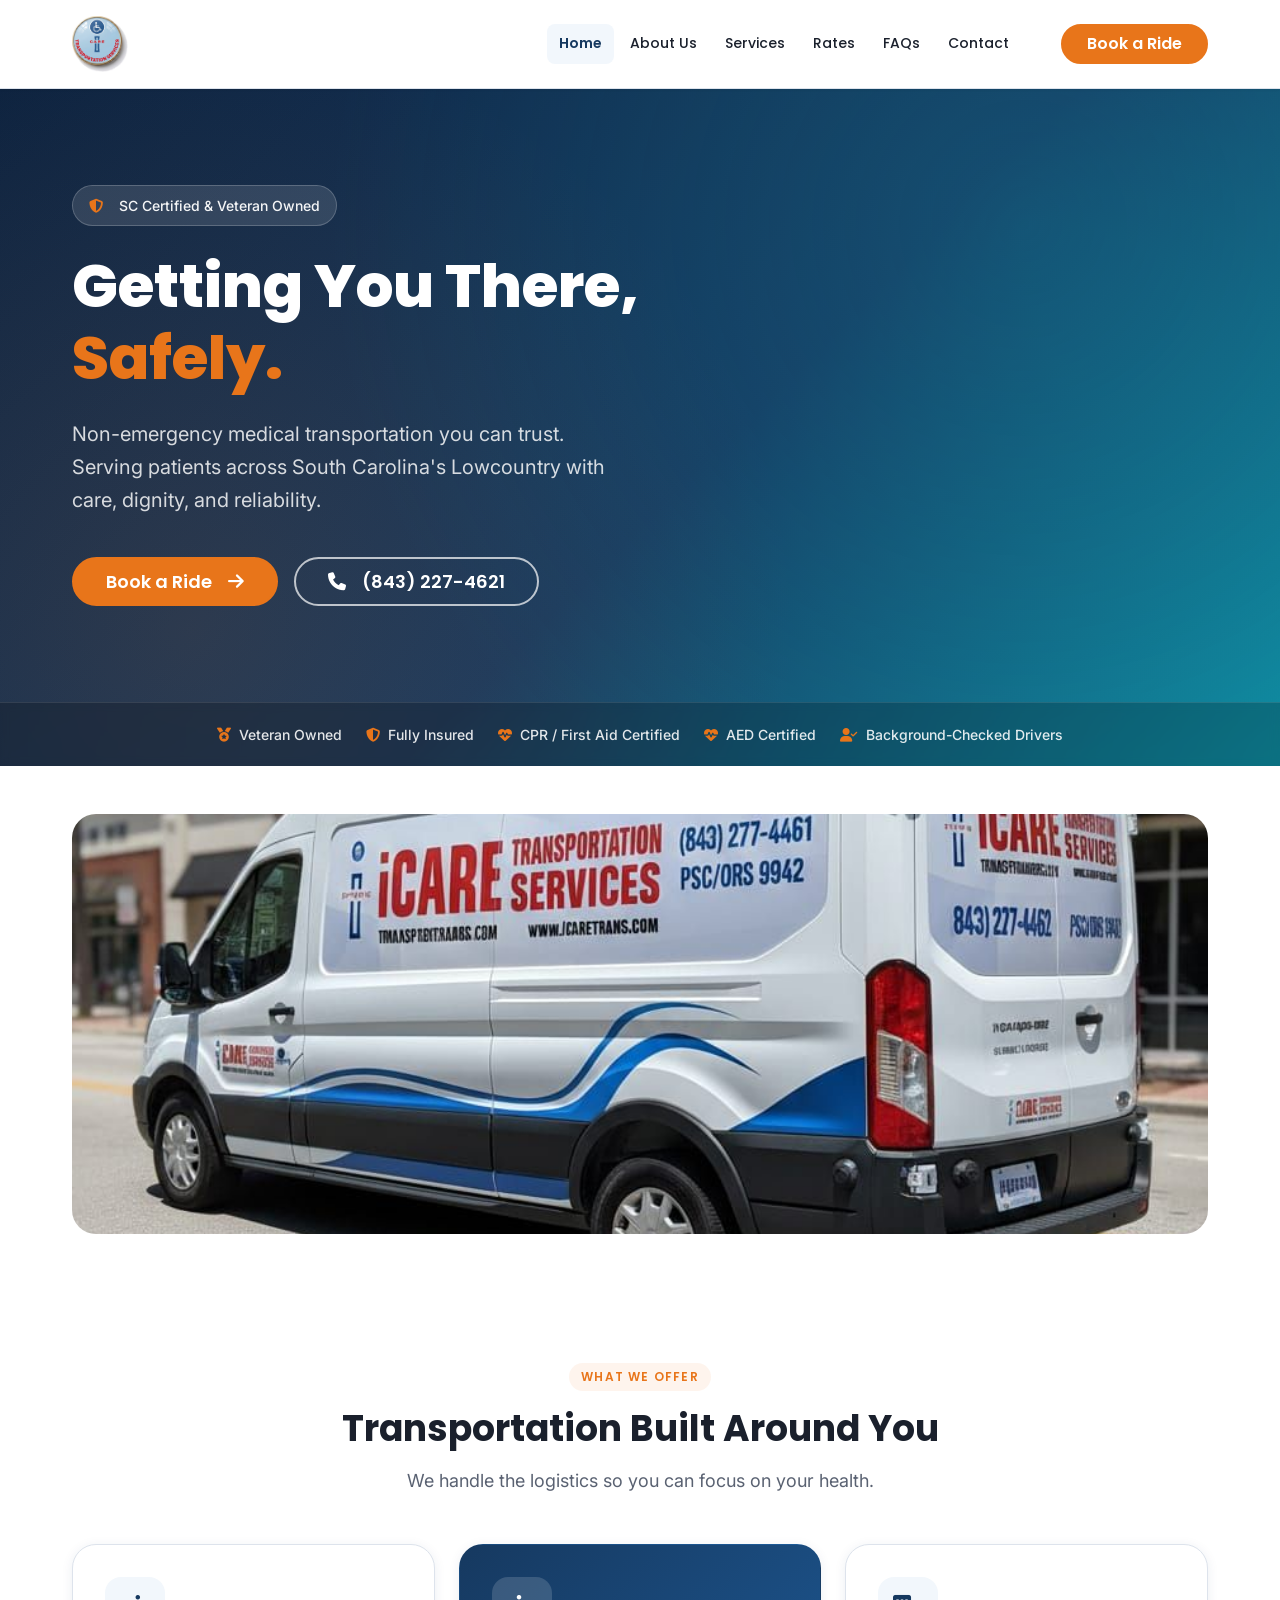
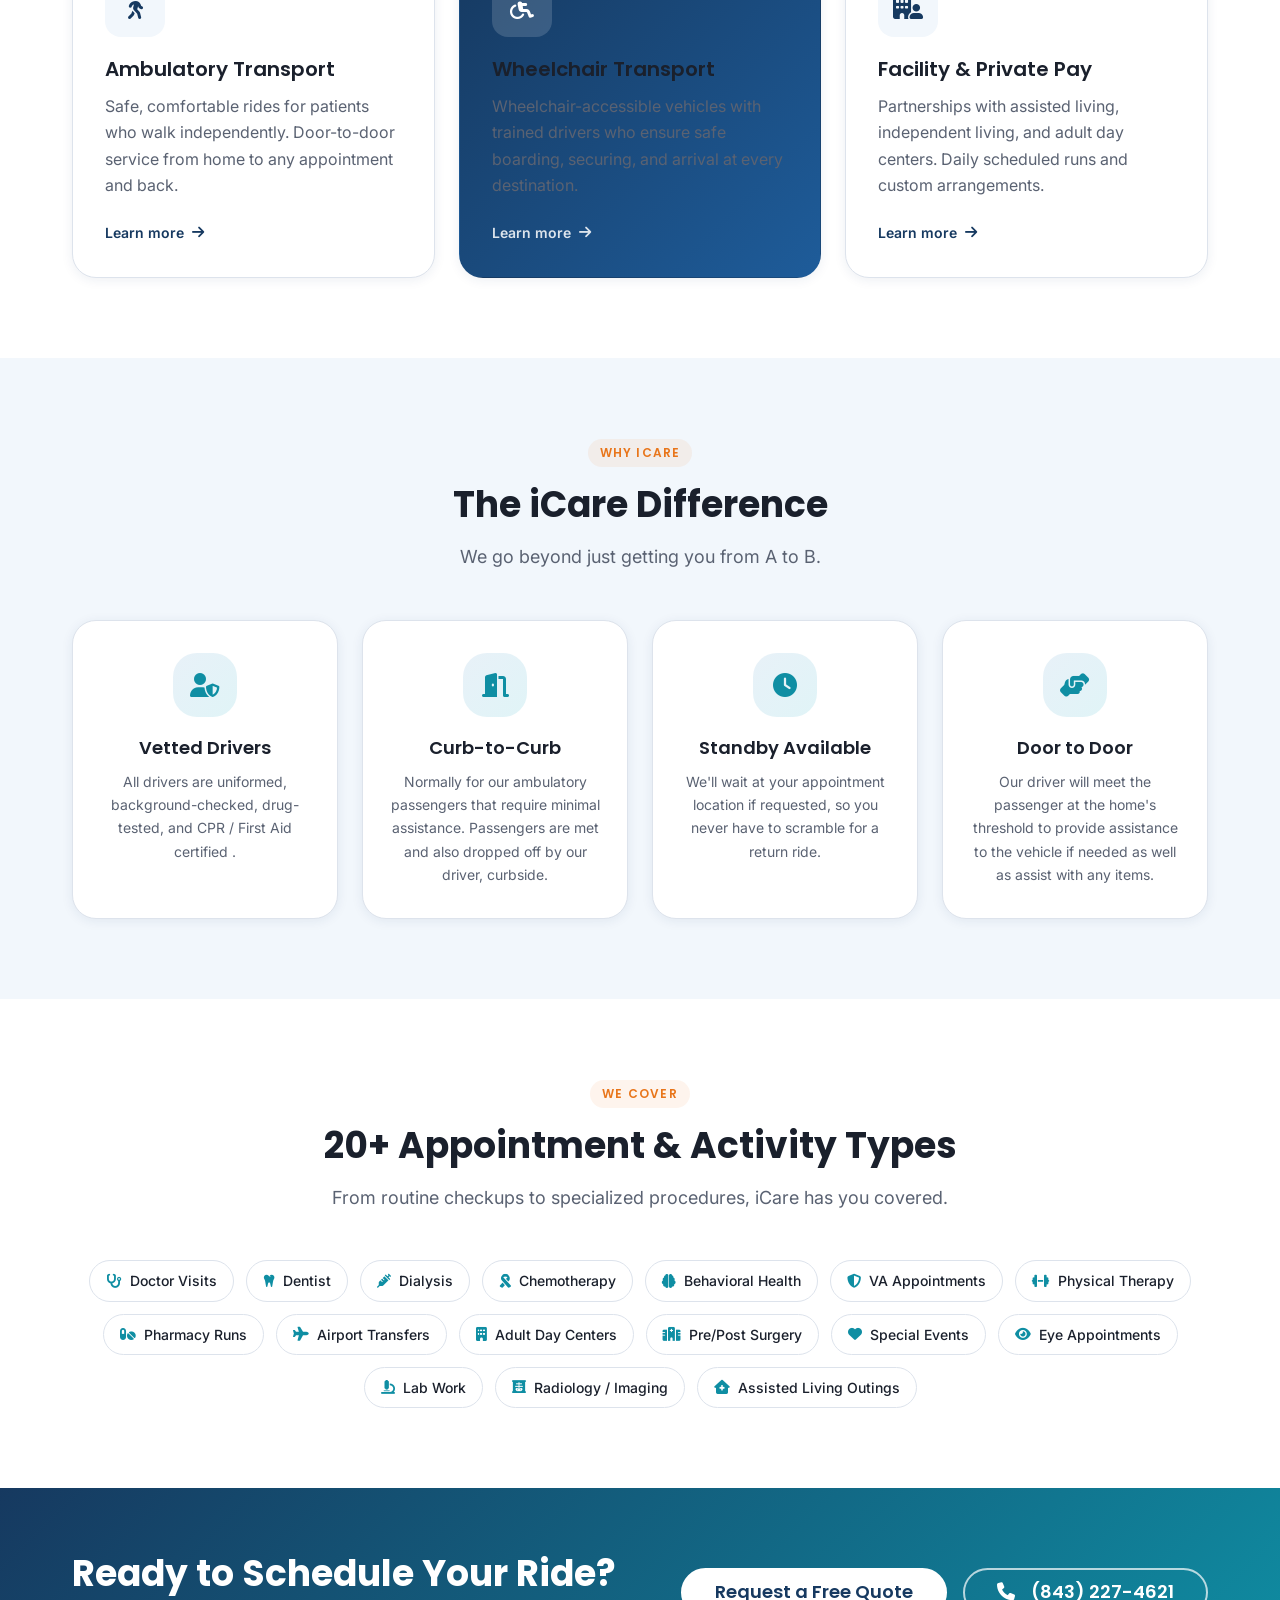
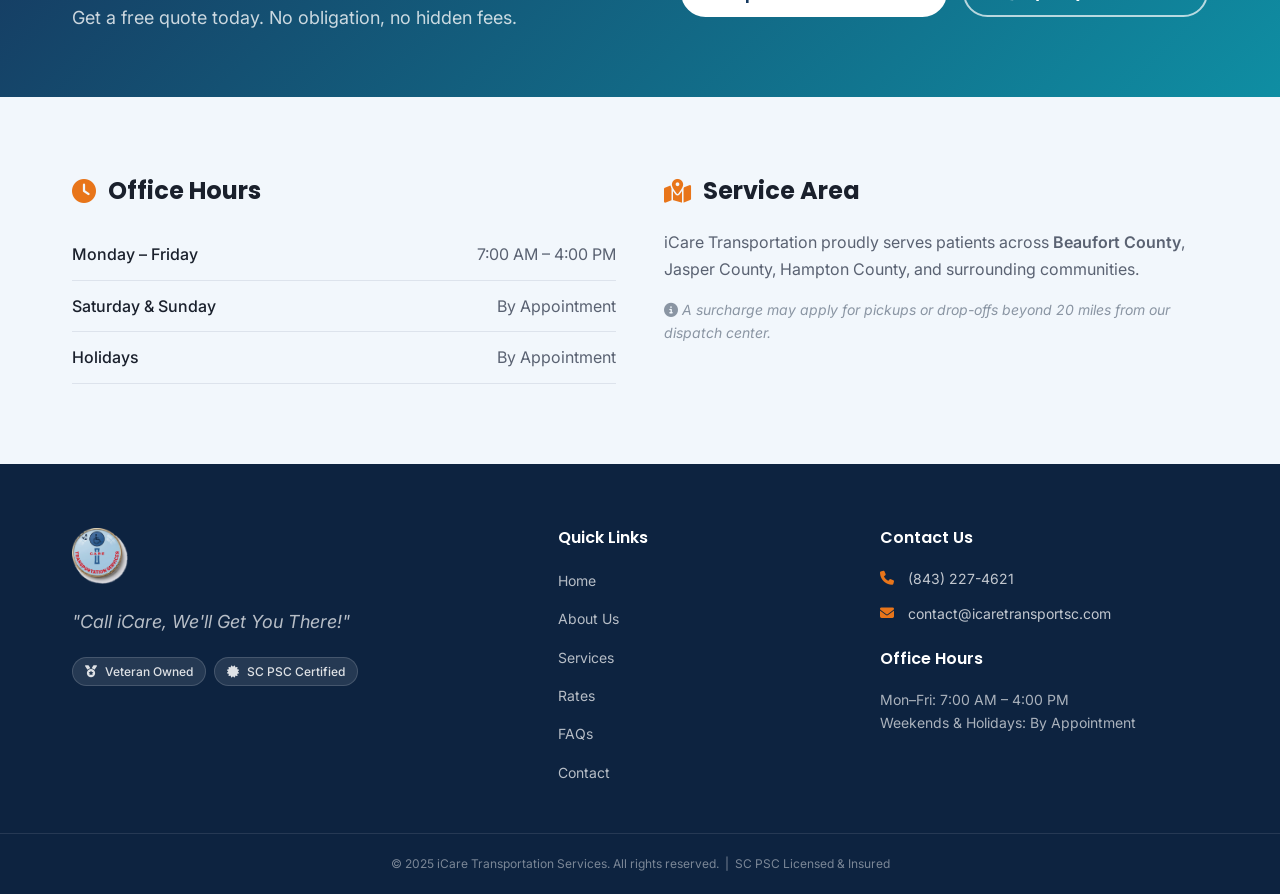
==== commit ebe5ae40: "Push latest site updates to GitHub" ====
--- a/docs/index.html
+++ b/docs/index.html
@@ -135,7 +135,7 @@
           <div class="why-card">
             <div class="why-icon"><i class="fas fa-hands-helping"></i></div>
             <h4>Door to Door</h4>
-            <p>Our driver will meet the passenger at the home's threshold to provide assistance to the vehicle if needed as well as assist with any items. At the appointment, our driver will escort the passenger into their appointment's check-in area (if needed) to ensure no additional assistance is required.</p>
+            <p>Our driver will meet the passenger at the home's threshold to provide assistance to the vehicle if needed as well as assist with any items. </p>
           </div>
           <!--
           <div class="why-card">
@@ -198,8 +198,8 @@
           <h3><i class="fas fa-clock"></i> Office Hours</h3>
           <table class="hours-table">
             <tbody>
-              <tr><td>Monday – Thursday</td><td>6:00 AM – 4:00 PM</td></tr>
-              <tr><td>Friday</td><td>7:00 AM – 12:00 PM</td></tr>
+              <tr><td>Monday – Friday</td><td>7:00 AM – 4:00 PM</td></tr>
+              
               <tr><td>Saturday &amp; Sunday</td><td>By Appointment</td></tr>
               <tr><td>Holidays</td><td>By Appointment</td></tr>
             </tbody>
@@ -246,7 +246,7 @@
           <li><i class="fas fa-envelope"></i><a href="mailto:contact@icaretransportsc.com">contact@icaretransportsc.com</a></li>
         </ul>
         <h4 class="mt-6">Office Hours</h4>
-        <p>Mon–Thu: 6:00 AM – 4:00 PM<br>Fri: 7:00 AM – 12:00 PM<br>Weekends &amp; Holidays: By Appointment</p>
+        <p>Mon–Fri: 7:00 AM – 4:00 PM<br>Weekends &amp; Holidays: By Appointment</p>
       </div>
     </div>
     <div class="footer-bottom">
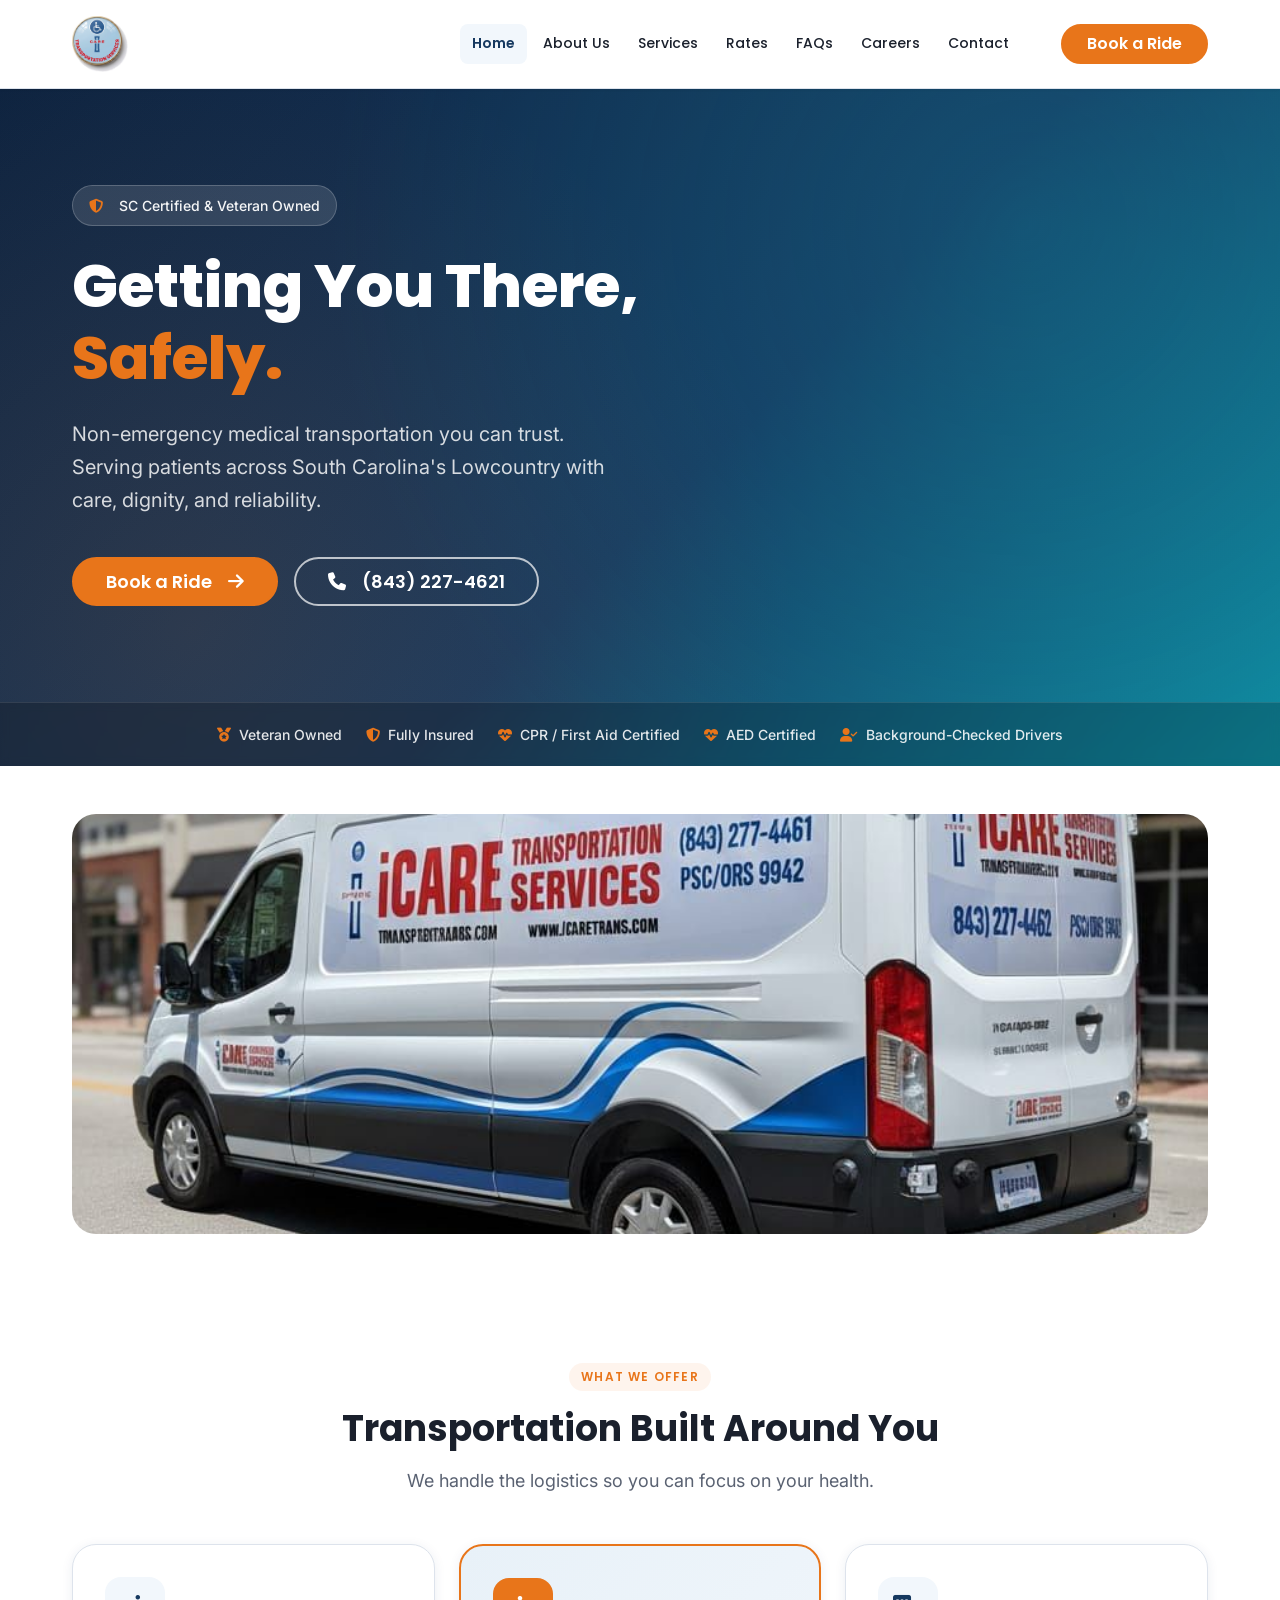
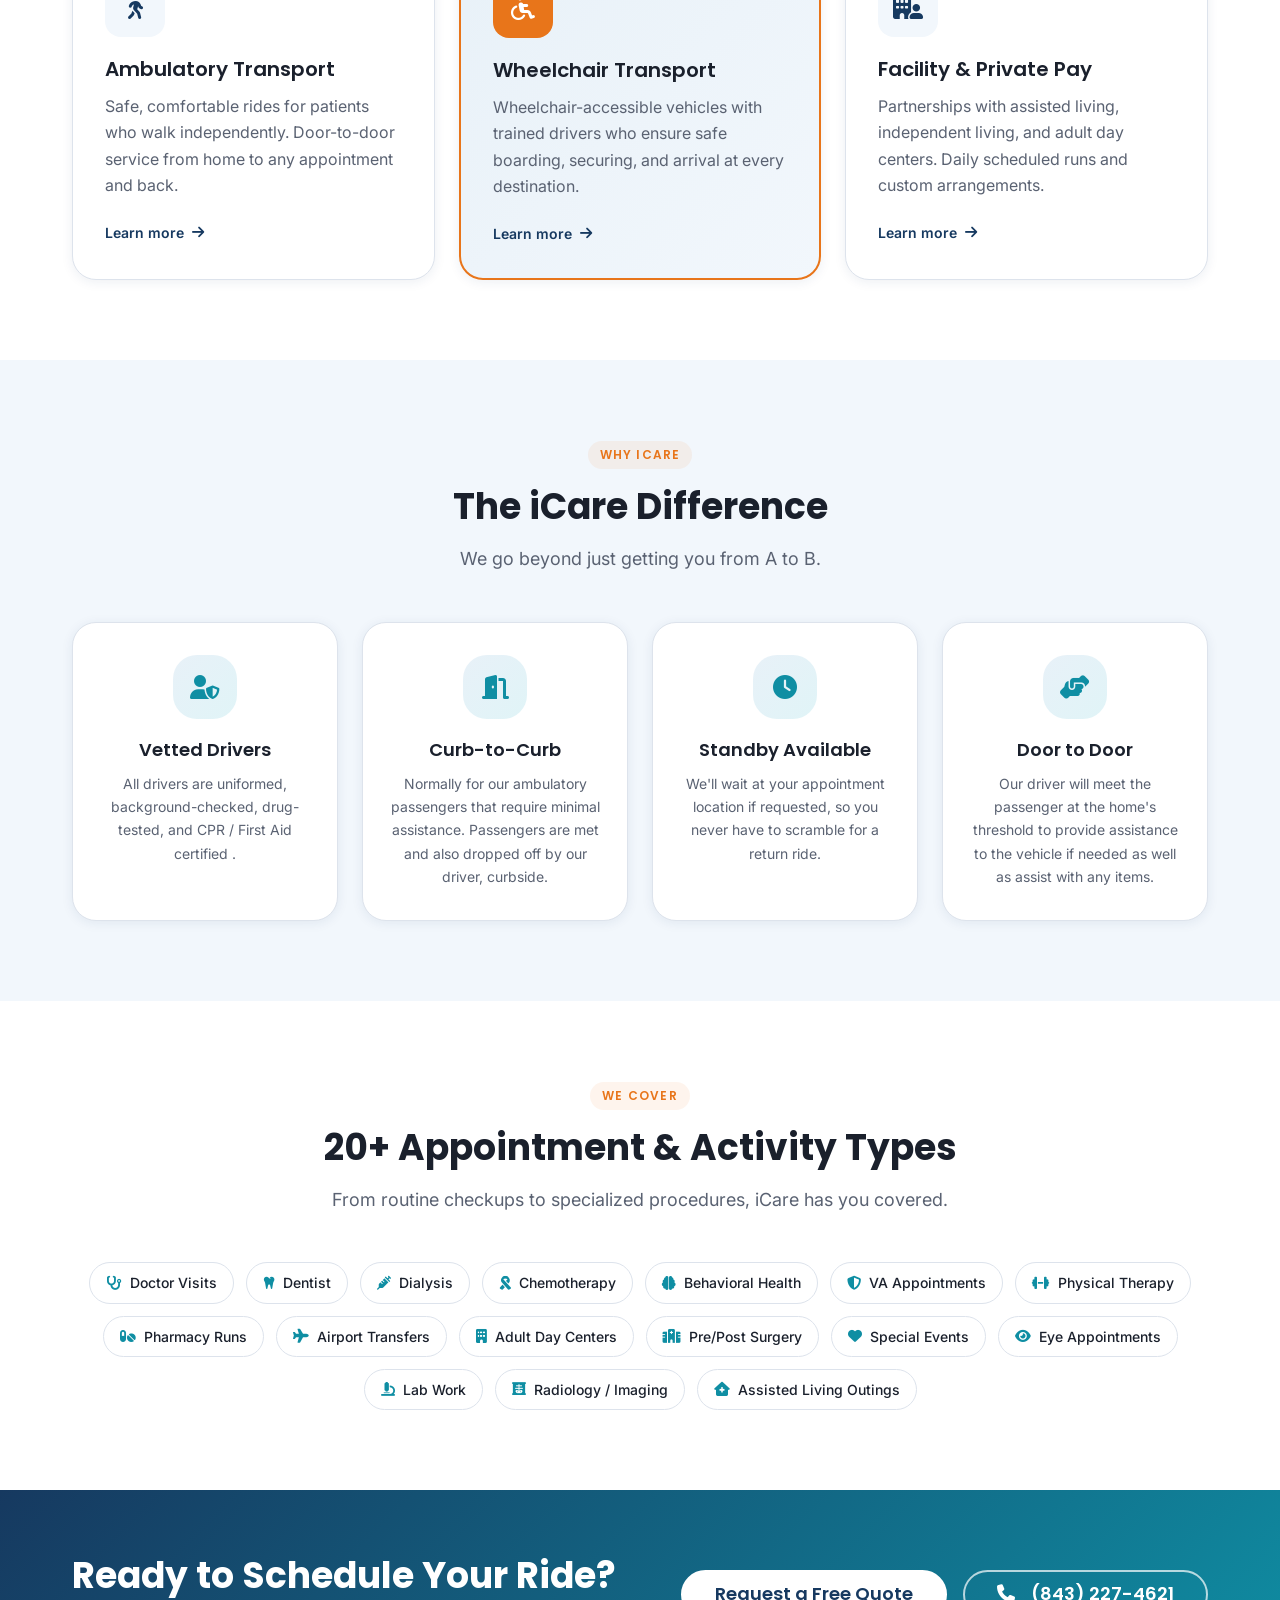
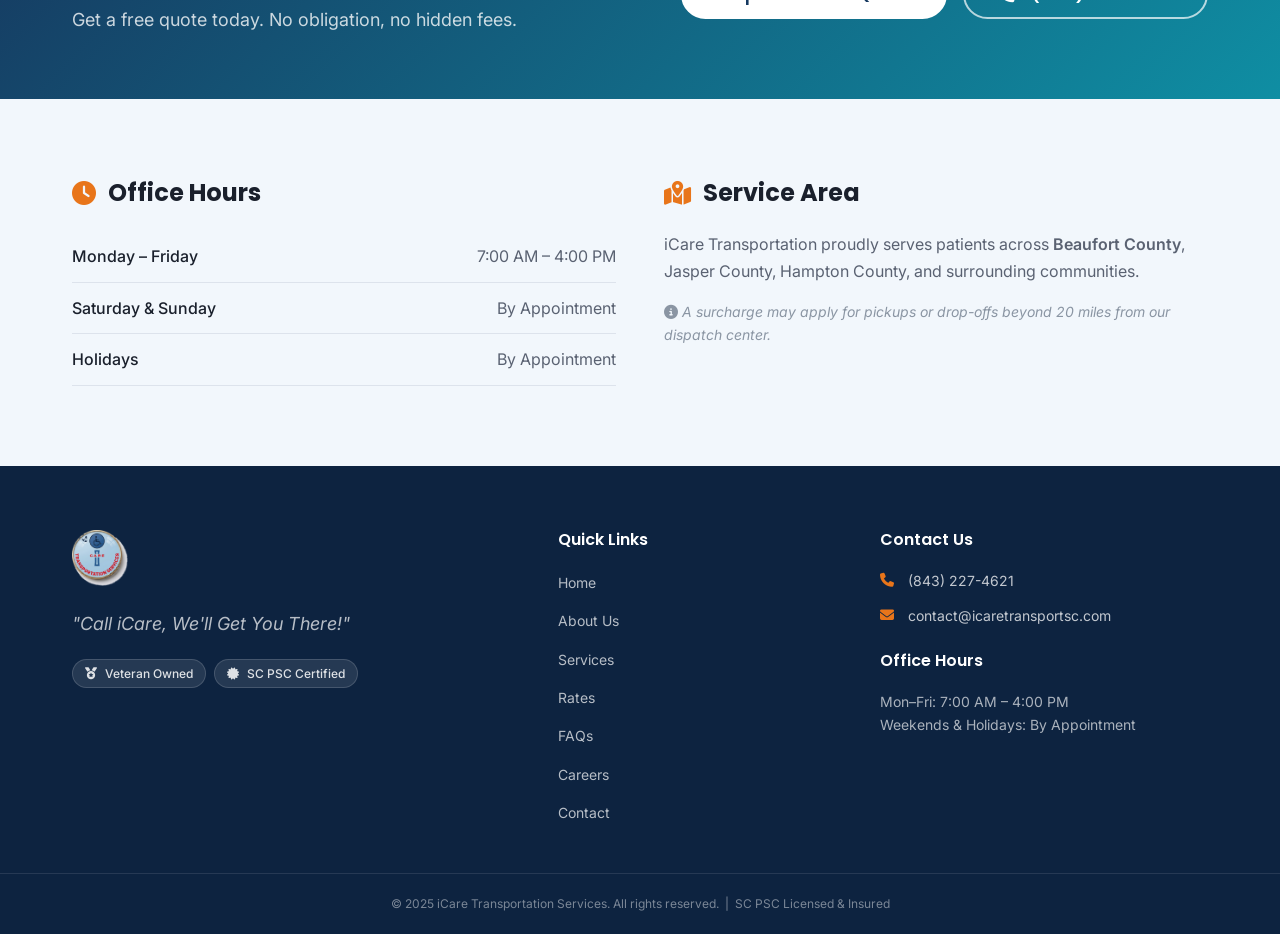
==== commit f0eeb721: "Deploy: sync public/ to docs/ (2026-10-09T18:08:03Z)" ====
--- a/docs/index.html
+++ b/docs/index.html
@@ -3,15 +3,59 @@
 <head>
   <meta charset="UTF-8">
   <meta name="viewport" content="width=device-width, initial-scale=1.0">
-  <meta name="description" content="iCare Transportation Services — Safe, reliable non-emergency medical transportation in South Carolina. Veteran-owned, SC licensed, fully insured. Call (843) 227-4621.">
-  <meta name="keywords" content="non-emergency medical transportation, NEMT, South Carolina, Charleston, wheelchair transport, medical rides">
-  <meta property="og:title" content="iCare Transportation Services | Medical Transportation SC">
-  <meta property="og:description" content="Veteran-owned NEMT serving the SC Lowcountry. Door-to-door service for all medical appointments.">
+  <!-- Primary Meta Tags -->
+  <meta name="title" content="iCare Transportation Services | Non-Emergency Medical Transportation SC">
+  <meta name="description" content="Safe, reliable non-emergency medical transportation in South Carolina. Veteran-owned, SC licensed, fully insured. Door-to-door rides to every medical appointment. Call (843) 227-4621.">
+  <meta name="robots" content="index, follow, max-image-preview:large, max-snippet:-1, max-video-preview:-1">
+  <meta name="author" content="iCare Transportation Services">
+  <meta name="theme-color" content="#163960">
+  <link rel="canonical" href="https://icaretransportsc.com/">
+
+  <!-- Icons -->
+  <link rel="icon" type="image/x-icon" href="favicon.ico">
+  <link rel="icon" type="image/png" sizes="32x32" href="favicon-32x32.png">
+  <link rel="icon" type="image/png" sizes="16x16" href="favicon-16x16.png">
+  <link rel="apple-touch-icon" sizes="180x180" href="apple-touch-icon.png">
+  <link rel="manifest" href="site.webmanifest">
+  <meta name="msapplication-TileColor" content="#163960">
+  <meta name="msapplication-TileImage" content="favicon-192x192.png">
+
+  <!-- Open Graph / Facebook / LinkedIn -->
   <meta property="og:type" content="website">
-  <title>iCare Transportation Services | Non-Emergency Medical Transportation SC</title>
+  <meta property="og:site_name" content="iCare Transportation Services">
+  <meta property="og:url" content="https://icaretransportsc.com/">
+  <meta property="og:title" content="iCare Transportation Services | Medical Transportation in SC">
+  <meta property="og:description" content="Veteran-owned NEMT serving the SC Lowcountry. Door-to-door rides to every medical appointment.">
+  <meta property="og:image" content="https://icaretransportsc.com/assets/images/social/og-default.jpg">
+  <meta property="og:image:secure_url" content="https://icaretransportsc.com/assets/images/social/og-default.jpg">
+  <meta property="og:image:type" content="image/jpeg">
+  <meta property="og:image:width" content="1200">
+  <meta property="og:image:height" content="630">
+  <meta property="og:image:alt" content="iCare Transportation Services | Medical Transportation in SC">
+  <meta property="og:locale" content="en_US">
+
+  <!-- Twitter / X -->
+  <meta name="twitter:card" content="summary_large_image">
+  <meta name="twitter:url" content="https://icaretransportsc.com/">
+  <meta name="twitter:title" content="iCare Transportation Services | Medical Transportation in SC">
+  <meta name="twitter:description" content="Veteran-owned NEMT serving the SC Lowcountry. Door-to-door rides to every medical appointment.">
+  <meta name="twitter:image" content="https://icaretransportsc.com/assets/images/social/og-default.jpg">
+  <meta name="twitter:image:alt" content="iCare Transportation Services | Medical Transportation in SC">
+
+  <!-- Geo -->
+  <meta name="geo.region" content="US-SC">
+  <meta name="geo.placename" content="Beaufort County, South Carolina">
+  <meta name="geo.position" content="32.4316;-80.6698">
+  <meta name="ICBM" content="32.4316, -80.6698">
+
+  <!-- Preconnect -->
   <link rel="preconnect" href="https://fonts.googleapis.com">
   <link rel="preconnect" href="https://fonts.gstatic.com" crossorigin>
-  <link href="https://fonts.googleapis.com/css2?family=Poppins:wght@400;500;600;700;800&family=Inter:wght@400;500;600&display=swap" rel="stylesheet">
+  <link rel="preconnect" href="https://cdnjs.cloudflare.com" crossorigin>
+
+  <title>iCare Transportation Services | Non-Emergency Medical Transportation SC</title>
+
+  <link rel="stylesheet" href="https://fonts.googleapis.com/css2?family=Poppins:wght@400;500;600;700;800&family=Inter:wght@400;500;600&display=swap">
   <link rel="stylesheet" href="https://cdnjs.cloudflare.com/ajax/libs/font-awesome/6.5.0/css/all.min.css">
   <link rel="stylesheet" href="css/main.css">
   <link rel="stylesheet" href="css/pages/home.css">
@@ -31,6 +75,7 @@
           <li><a href="services.html" class="nav-link">Services</a></li>
           <li><a href="rates.html"    class="nav-link">Rates</a></li>
           <li><a href="faq.html"      class="nav-link">FAQs</a></li>
+          <li><a href="careers.html"  class="nav-link">Careers</a></li>
           <li><a href="contact.html"  class="nav-link">Contact</a></li>
         </ul>
       </nav>
@@ -236,6 +281,7 @@
           <li><a href="services.html">Services</a></li>
           <li><a href="rates.html">Rates</a></li>
           <li><a href="faq.html">FAQs</a></li>
+          <li><a href="careers.html">Careers</a></li>
           <li><a href="contact.html">Contact</a></li>
         </ul>
       </div>
@@ -257,5 +303,84 @@
   </footer>
 
   <script type="module" src="js/main.js"></script>
+  <script type="application/ld+json">
+  {
+    "@context": "https://schema.org",
+    "@type": "LocalBusiness",
+    "@id": "https://icaretransportsc.com/#business",
+    "name": "iCare Transportation Services",
+    "description": "Safe, reliable non-emergency medical transportation in South Carolina. Veteran-owned, SC licensed, fully insured.",
+    "url": "https://icaretransportsc.com",
+    "telephone": "+1-843-227-4621",
+    "email": "contact@icaretransportsc.com",
+    "image": "https://icaretransportsc.com/assets/images/icare_logo.png",
+    "logo": "https://icaretransportsc.com/assets/images/icare_logo.png",
+    "priceRange": "$$",
+    "address": {
+      "@type": "PostalAddress",
+      "addressLocality": "Beaufort County",
+      "addressRegion": "SC",
+      "addressCountry": "US"
+    },
+    "geo": {
+      "@type": "GeoCoordinates",
+      "latitude": 32.4316,
+      "longitude": -80.6698
+    },
+    "openingHoursSpecification": [
+      {
+        "@type": "OpeningHoursSpecification",
+        "dayOfWeek": ["Monday", "Tuesday", "Wednesday", "Thursday", "Friday"],
+        "opens": "07:00",
+        "closes": "16:00"
+      }
+    ],
+    "areaServed": [
+      { "@type": "City", "name": "Beaufort" },
+      { "@type": "City", "name": "Bluffton" },
+      { "@type": "City", "name": "Hilton Head Island" },
+      { "@type": "City", "name": "Ridgeland" },
+      { "@type": "City", "name": "Hardeeville" },
+      { "@type": "City", "name": "Port Royal" },
+      { "@type": "City", "name": "Yemassee" }
+    ],
+    "hasOfferCatalog": {
+      "@type": "OfferCatalog",
+      "name": "Transportation Services",
+      "itemListElement": [
+        {
+          "@type": "Offer",
+          "itemOffered": {
+            "@type": "Service",
+            "name": "Ambulatory Transport",
+            "description": "Safe, comfortable rides for patients who walk independently. Door-to-door service."
+          }
+        },
+        {
+          "@type": "Offer",
+          "itemOffered": {
+            "@type": "Service",
+            "name": "Wheelchair Transport",
+            "description": "Wheelchair-accessible vehicles with trained drivers for safe boarding and transport."
+          }
+        },
+        {
+          "@type": "Offer",
+          "itemOffered": {
+            "@type": "Service",
+            "name": "Facility & Private Pay",
+            "description": "Partnerships with assisted living, independent living, and adult day centers."
+          }
+        }
+      ]
+    },
+    "aggregateRating": {
+      "@type": "AggregateRating",
+      "ratingValue": "5.0",
+      "reviewCount": "1"
+    }
+  }
+  </script>
+
 </body>
 </html>
